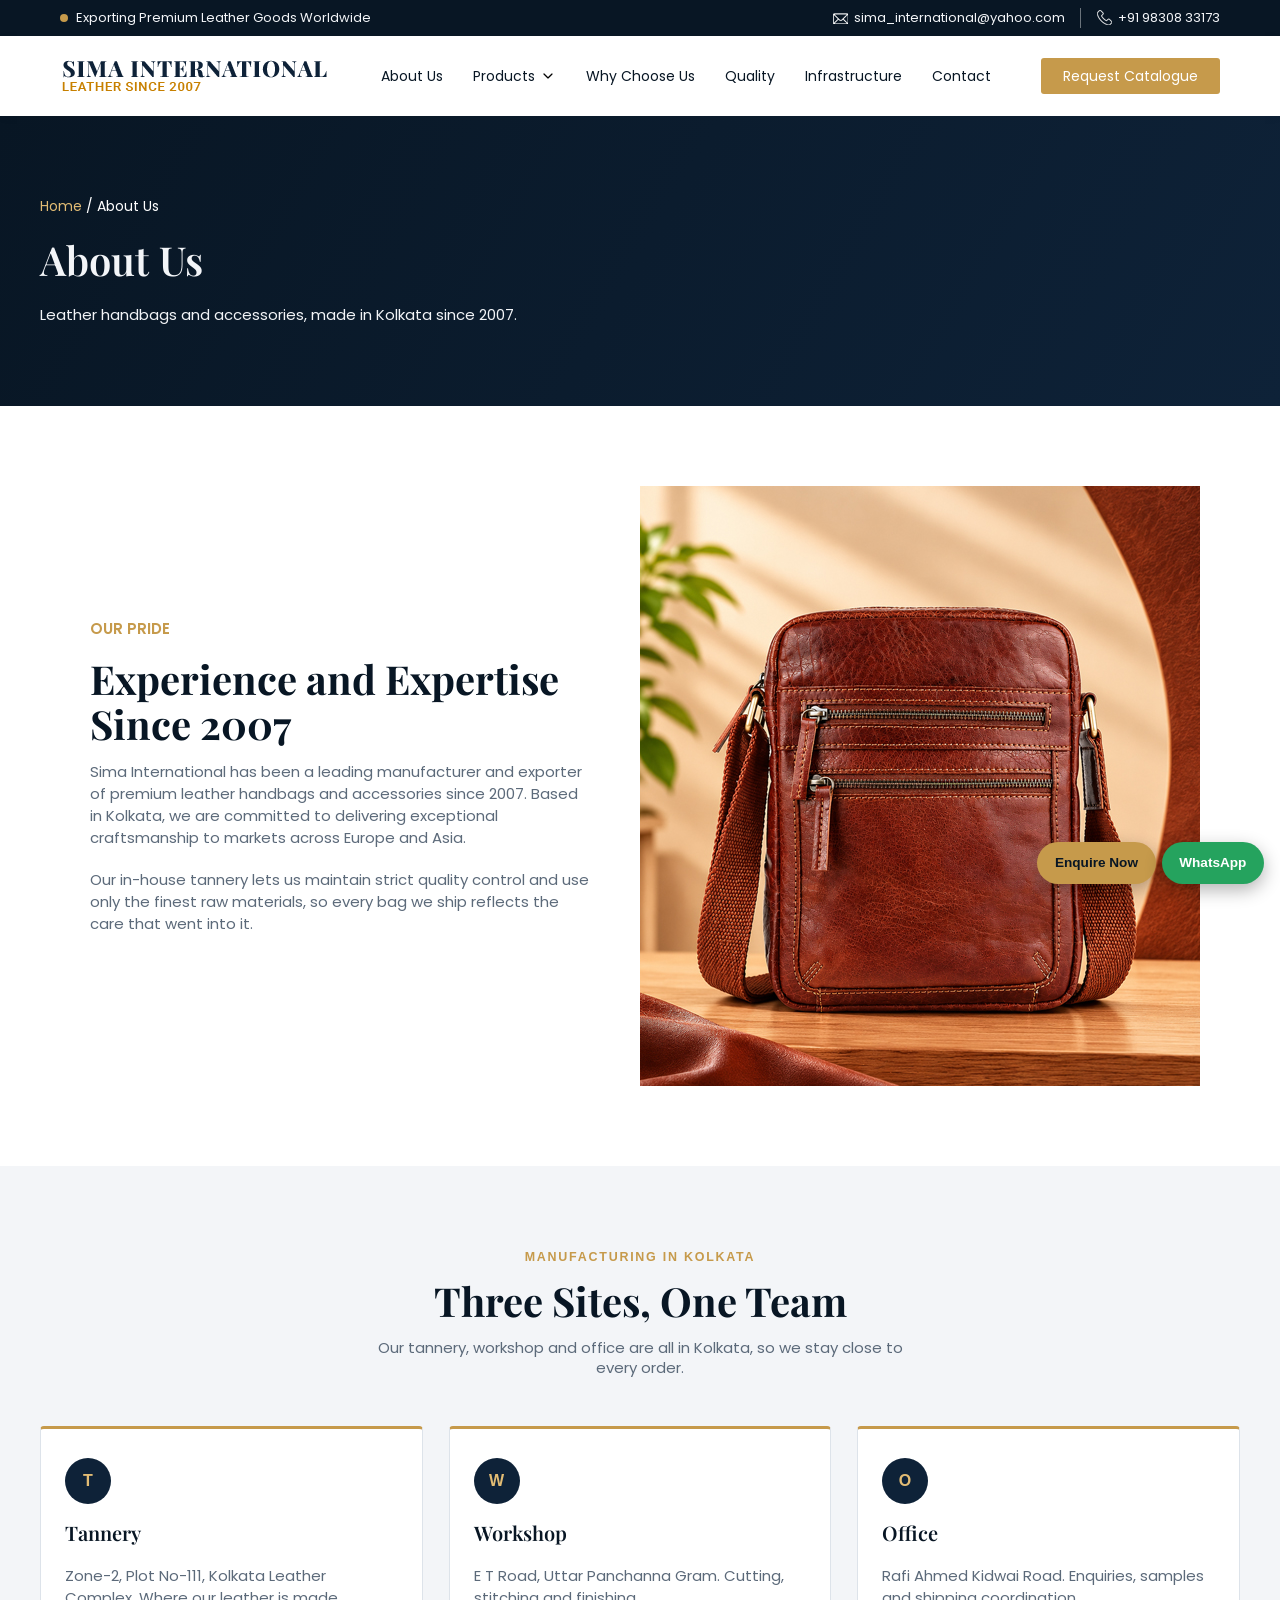
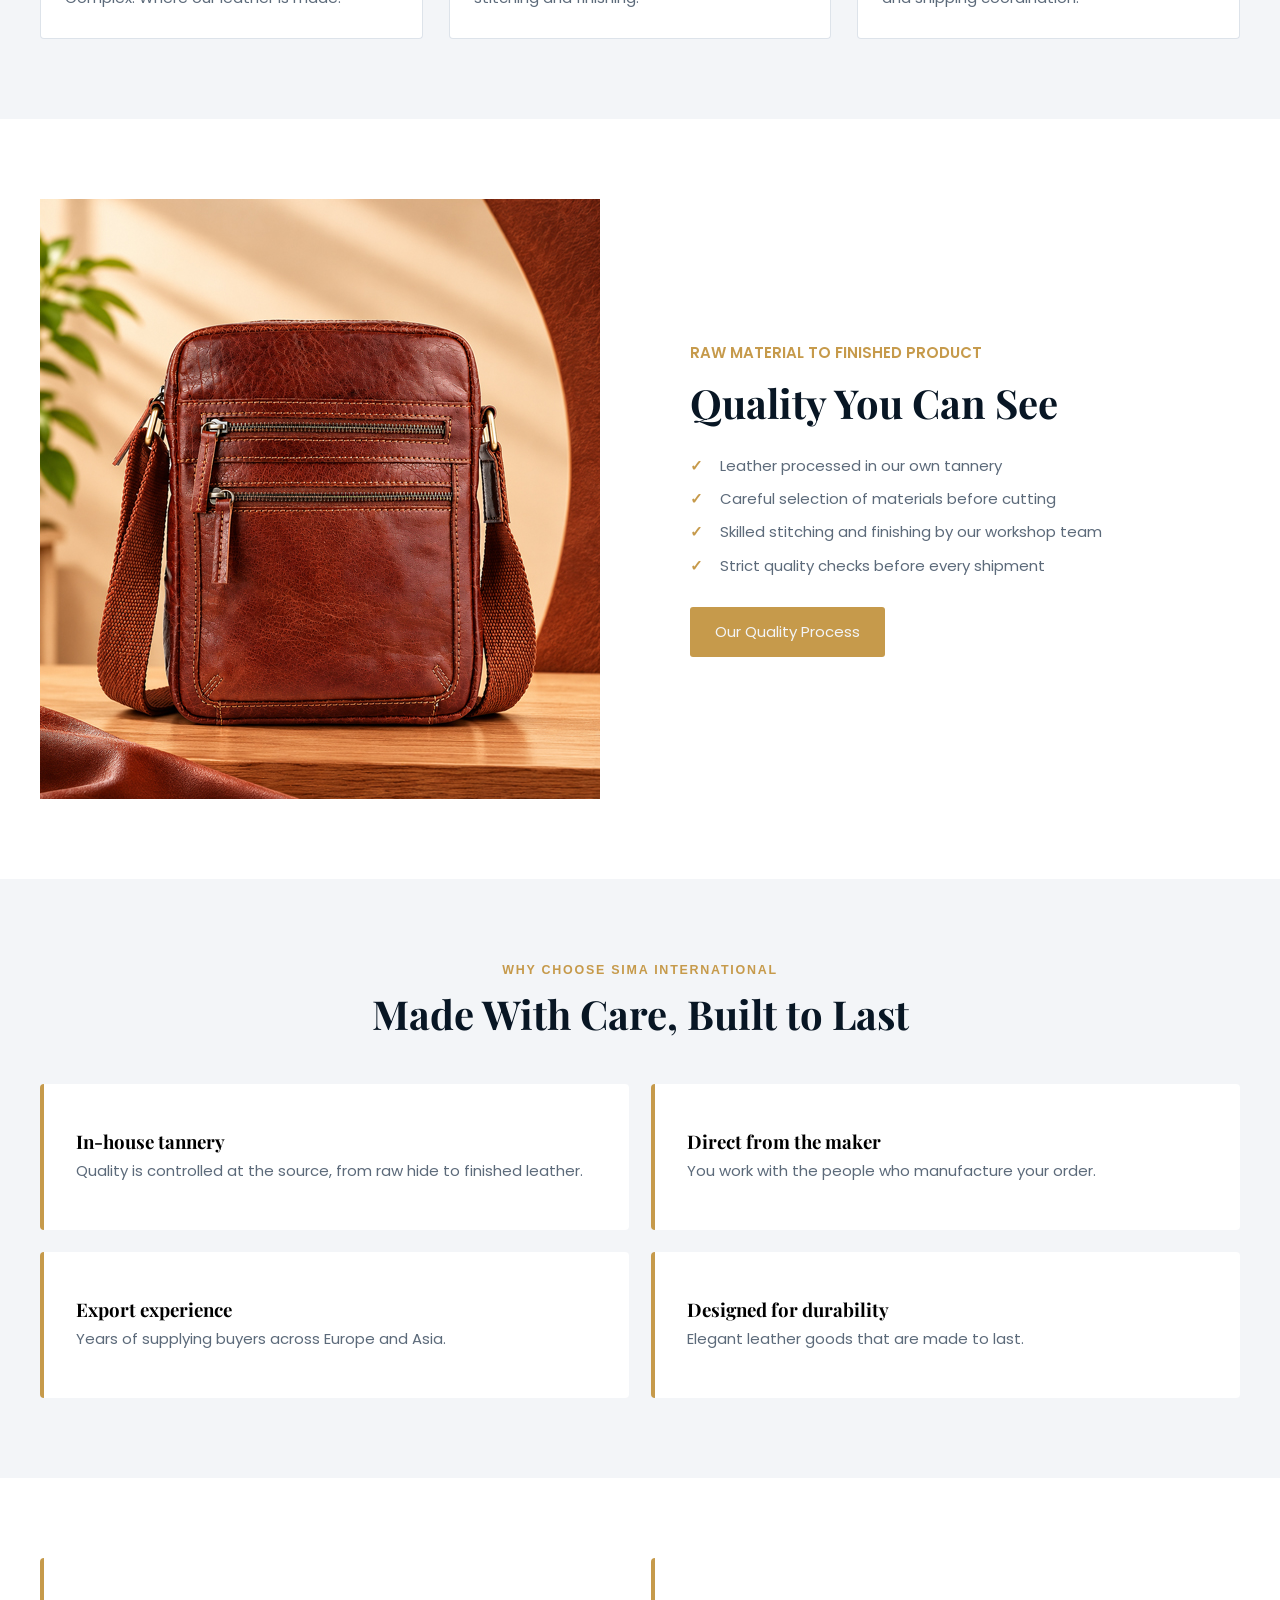
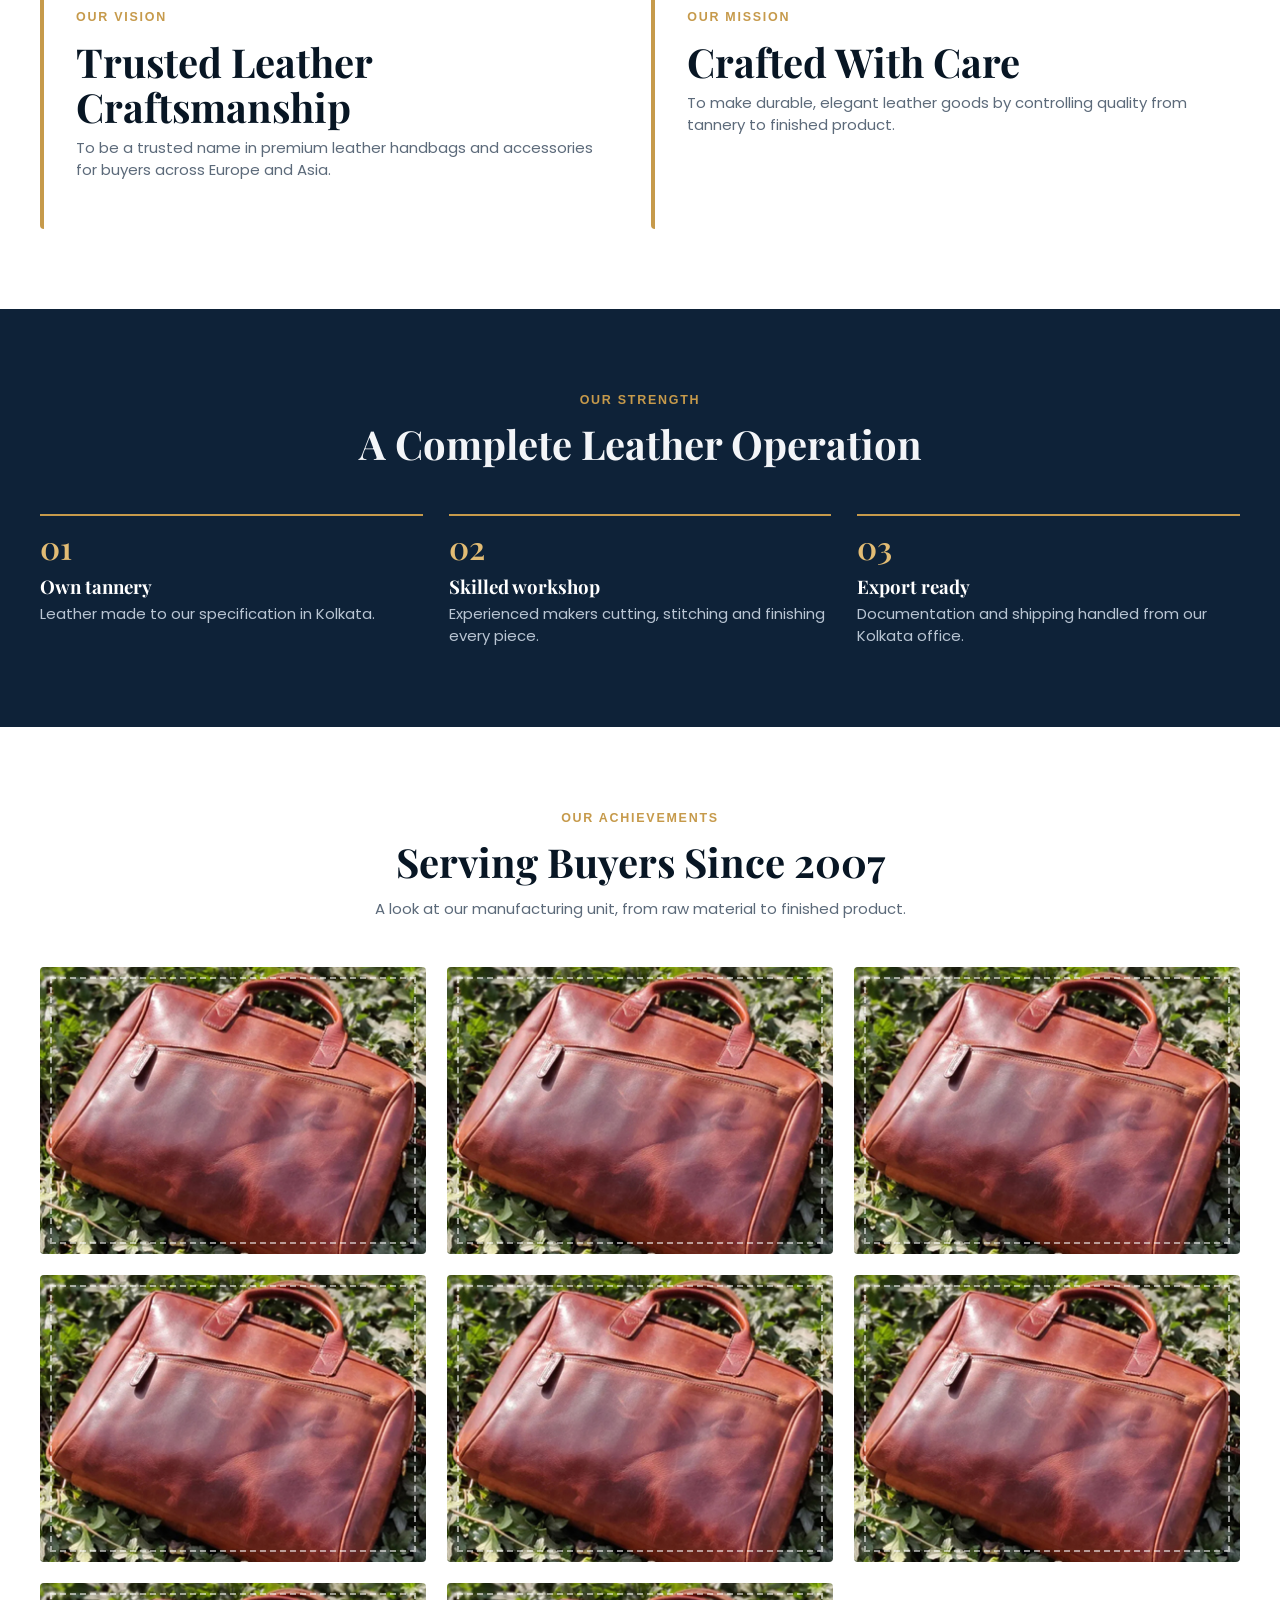
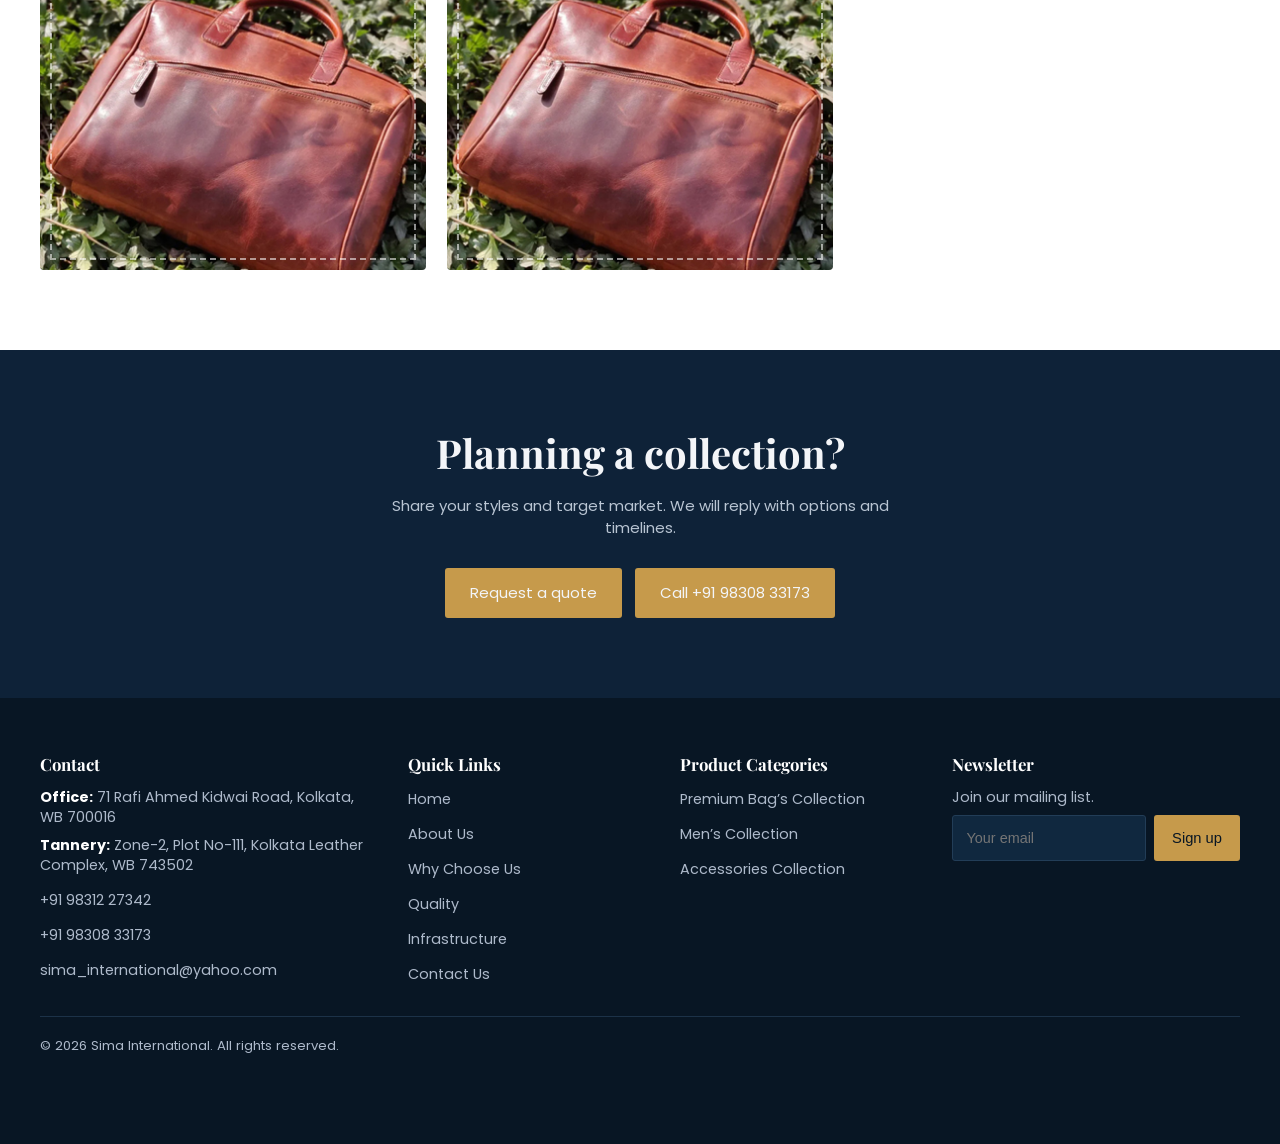
==== about-us.html @ 618034ad "First Upload" ====
<!DOCTYPE html>
<html lang="en">

<head>
  <title>About Us | Vivacity Hospital</title>
  <meta charset="utf-8" />
  <meta name="viewport" content="width=device-width, initial-scale=1" />
  <link rel="stylesheet" type="text/css" href="css/style.css" />
  <link rel="icon" type="image/png" sizes="32x32" href="images/header/favicon.png" />
  <link rel="stylesheet" href="https://cdn.jsdelivr.net/npm/swiper@11/swiper-bundle.min.css" />
  <link href="https://unpkg.com/aos@2.3.1/dist/aos.css" rel="stylesheet">
</head>

<body>

  <!----------------------header start-------------------------------->
  <header class="site-header">
    <div class="top-bar">
      <div class="header_wrapper">
        <div class="top-bar-content">
          <span class="top-bar-text">
            <span class="blinking-dot"></span>
            Exporting Premium Leather Goods Worldwide
          </span>
          <ul class="top-bar-contact">
            <li>
              <a href="mailto:sima_international@yahoo.com"><img class="icon" src="images/nav-mail.png"
                  alt="">sima_international@yahoo.com</a>
            </li>
            <li>
              <a href="tel:+919830833173"><img class="icon" src="images/nav-phone.png" alt="">+91 98308 33173</a>
            </li>
          </ul>
        </div>
      </div>
    </div>

    <div class="navbar-wrapper">
      <div class="header_wrapper">
        <div class="navbar">
          <a href="index.html" class="logo">
            <img src="images/logo.png" alt="Sima International" class="fluid-img">
          </a>

          <nav class="nav-menu" id="navMenu">
            <ul>
              <li><a href="about-us.html">About Us</a></li>
              <li class="has-dropdown">
                <a href="#" class="dropdown-trigger" aria-expanded="false">Products<img class="arrow-icon"
                    src="images/down-icon.png" alt=""></a>
                <ul class="drop-menu">
                  <li><a href="products-bags.html">Premium Bag Collection</a></li>
                  <li><a href="products-mens.html">Men's Collection</a></li>
                  <li><a href="products-accessories.html">Accessories Collection</a></li>
                </ul>
              </li>
              <li><a href="why-choose-us.html">Why Choose Us</a></li>
              <li><a href="quality.html">Quality</a></li>
              <li><a href="infrastructure.html">Infrastructure</a></li>
              <li><a href="contact.html">Contact</a></li>
              <li class="mobile-contact">
                <a href="mailto:sima_international@yahoo.com"><img class="icon" src="images/nav-mail-2.png"
                    alt="">sima_international@yahoo.com</a>
              </li>
              <li class="mobile-contact">
                <a href="tel:+919830833173"><img class="icon" src="images/nav-phone-2.png" alt="">+91 98308 33173</a>
              </li>
            </ul>
          </nav>
          <div class="header-cta">
            <a class="catalogue-btn" href="request-catalogue.html">Request Catalogue</a>
          </div>

          <button class="menu-toggle" id="menuToggle" aria-label="Toggle navigation" aria-expanded="false"
            aria-controls="navMenu">
            <img src="images/menu-toggle.png" alt="">
          </button>
        </div>
      </div>
    </div>
  </header>


  <main>
    <!-----------------inner banner start--------------------->
    <div class="pagehd">
      <div class="page_wrapper">
        <small><a href="index.html">Home</a> / About Us</small>
        <h1>About Us</h1>
        <p>Leather handbags and accessories, made in Kolkata since 2007.</p>
      </div>
    </div>
    <!-----------------inner banner end--------------------->

    <!-----------------pride start--------------------->
    <section class="about-page">
      <div class="page_wrapper">
        <div class="about-page-content">
          <div class="about-page-item about-page-text">
            <span class="subtitle">Our Pride</span>
            <h2>Experience and Expertise Since 2007</h2>
            <p>Sima International has been a leading manufacturer and exporter of premium leather handbags and
              accessories since 2007. Based in Kolkata, we are committed to delivering exceptional craftsmanship to
              markets across Europe and Asia.</p>
            <p>Our in-house tannery lets us maintain strict quality control and use only the finest raw materials, so
              every bag we ship reflects the care that went into it.</p>
          </div>

          <div class="about-page-item about-page-image">
            <img src="images/about-pic.jpg" alt="Sima International Leather Goods" class="fluid-img">
          </div>

        </div>
      </div>
    </section>
    <!-----------------pride  end--------------------->

    <!-----------------Three Sites start--------------------->

    <section class="why-choose three-sites">
      <div class="page_wrapper">
        <div class="hd">
          <span class="ey">Manufacturing in Kolkata</span>
          <h2>Three Sites, One Team</h2>
          <p class="lead">Our tannery, workshop and office are all in Kolkata, so we stay close to every order.</p>
        </div>
        <div class="g3">
          <div class="ico">
            <i>T</i>
            <h3>Tannery</h3>
            <p>Zone-2, Plot No-111, Kolkata Leather Complex. Where our leather is made.</p>
          </div>
          <div class="ico">
            <i>W</i>
            <h3>Workshop</h3>
            <p>E T Road, Uttar Panchanna Gram. Cutting, stitching and finishing.</p>
          </div>
          <div class="ico">
            <i>O</i>
            <h3>Office</h3>
            <p>Rafi Ahmed Kidwai Road. Enquiries, samples and shipping coordination.</p>
          </div>
        </div>
      </div>
    </section>

    <!-----------------Three Sites end--------------------->

    <!-----------------Quality You Can See start--------------------->
    <section class="about-page-quality">
      <div class="page_wrapper">
        <div class="about-page-quality-content">
          <div class="about-page-quality-item about-page-quality-image">
            <img src="images/about-pic.jpg" alt="Sima International Leather Goods" class="fluid-img">
          </div>
          <div class="about-page-quality-item about-page-quality-text">
            <span class="subtitle">Raw Material to Finished Product</span>
            <h2>Quality You Can See</h2>
            <ul class="chk">
              <li>Leather processed in our own tannery</li>
              <li>Careful selection of materials before cutting</li>
              <li>Skilled stitching and finishing by our workshop team</li>
              <li>Strict quality checks before every shipment</li>
            </ul>
            <a href="#" class="btn-know-more">Our Quality Process</a>
          </div>
        </div>
      </div>
    </section>

    <!-----------------Quality You Can See end-------------------->

    <!-----------------Made With Care start-------------------->
    <section class="made-with-care">
      <div class="page_wrapper">
        <div class="hd">
          <span class="ey">Why Choose Sima International</span>
          <h2>Made With Care, Built to Last</h2>
          <!-- <p class="lead">Quality-first manufacturing from Kolkata since 2007.</p> -->
        </div>
        <div class="mk">
          <div>
            <h3>In-house tannery</h3>
            <p> Quality is controlled at the source, from raw hide to finished leather.</p>
          </div>
          <div>
            <h3>Direct from the maker</h3>
            <p>You work with the people who manufacture your order.</p>
          </div>

          <div>
            <h3>Export experience</h3>
            <p>Years of supplying buyers across Europe and Asia.</p>
          </div>

          <div>
            <h3>Designed for durability</h3>
            <p>Elegant leather goods that are made to last.</p>
          </div>
        </div>
      </div>
    </section>
    <!-----------------Made With Care end-------------------->

    <!-----------------vision start-------------------->
    <!-- <section class="market made-with-care vision"> -->
    <section class="vision">
      <div class="page_wrapper">
        <div class="mk">
          <div>
            <span class="ey">Our Vision</span>
            <h2>Trusted Leather Craftsmanship</h2>
            <p>To be a trusted name in premium leather handbags and accessories for buyers across Europe and Asia.</p>
          </div>
          <div>
            <span class="ey">Our Mission</span>
            <h2>Crafted With Care</h2>
            <p>To make durable, elegant leather goods by controlling quality from tannery to finished product.</p>
          </div>

        </div>
      </div>
    </section>
    <!-----------------vision end-------------------->

    <!-----------------our strength start-------------------->
    <section class="dark">
      <div class="page_wrapper">
        <div class="hd">
          <span class="ey">Our Strength</span>
          <h2>A Complete Leather Operation</h2>
        </div>
        <ol class="steps">
          <li>
            <h3>Own tannery</h3>
            <p>Leather made to our specification in Kolkata.</p>
          </li>
          <li>
            <h3>Skilled workshop</h3>
            <p>
              Experienced makers cutting, stitching and finishing every piece.
            </p>
          </li>
          <li>
            <h3>Export ready</h3>
            <p>Documentation and shipping handled from our Kolkata office.</p>
          </li>
        </ol>
      </div>
    </section>
    <!-----------------our strength end-------------------->

    <!-----------------achievement start-------------------->
    <section class="achieve">
      <div class="page_wrapper">
        <div class="hd">
          <span class="ey">Our Achievements</span>
          <h2>Serving Buyers Since 2007</h2>
          <p>A look at our manufacturing unit, from raw material to finished product.</p>
        </div>
        <div class="g41">
          <a class="bat" href="#">
            <div class="tile"> <img src="images/achieve-pic.jpg" alt="item-1" class="fluid-img"></div>
          </a>
          <a class="bat" href="#">
            <div class="tile"><img src="images/achieve-pic.jpg" alt="item-2" class="fluid-img"></div>
          </a>
          <a class="bat" href="#">
            <div class="tile">
              <img src="images/achieve-pic.jpg" alt="item-3" class="fluid-img">
            </div>
          </a>
          <a class="bat" href="#contact">
            <div class="tile"><img src="images/achieve-pic.jpg" alt="item-4" class="fluid-img"></div>
          </a>
          <a class="bat" href="#contact">
            <div class="tile"><img src="images/achieve-pic.jpg" alt="item-5" class="fluid-img"></div>
          </a>
          <a class="bat" href="#">
            <div class="tile"><img src="images/achieve-pic.jpg" alt="item-6" class="fluid-img"></div>
          </a>
          <a class="bat" href="#contact">
            <div class="tile"><img src="images/achieve-pic.jpg" alt="item-7" class="fluid-img"></div>
          </a>
          <a class="bat" href="#contact">
            <div class="tile"><img src="images/achieve-pic.jpg" alt="item-8" class="fluid-img"></div>
          </a>
        </div>

      </div>
    </section>
    <!-----------------achievement end-------------------->

    <!-----------------planning a collection start-------------------->
    <section class="dark">
      <div class="w" style="text-align: center">
        <h2>Planning a collection?</h2>
        <p class="lead" style="margin-inline: auto">
          Share your styles and target market. We will reply with options and
          timelines.
        </p>
        <div class="cta" style="justify-content: center; margin-top: 1.8rem">
          <a class="btn-know-more" href="#">Request a quote</a><a class="btn-know-more o" href="tel:+919830833173">Call
            +91
            98308 33173</a>
        </div>
      </div>
    </section>
    <!-----------------planning a collection end-------------------->
  </main>
  <!------------footer start--------------->
  <footer>
    <div class="page_wrapper w">
      <div>
        <h3>Contact</h3>
        <p>
          <b style="color: #fff">Office:</b> 71 Rafi Ahmed Kidwai Road,
          Kolkata, WB 700016
        </p>
        <p style="margin-top: 0.5rem">
          <b style="color: #fff">Tannery:</b> Zone-2, Plot No-111, Kolkata
          Leather Complex, WB 743502
        </p>
        <a href="tel:+919831227342">+91 98312 27342</a><a href="tel:+919830833173">+91 98308 33173</a><a
          href="mailto:sima_international@yahoo.com">sima_international@yahoo.com</a>
      </div>
      <div>
        <h3>Quick Links</h3>
        <a href="index.html">Home</a><a href="about-us.html">About Us</a><a href="why-choose-us.html">Why Choose
          Us</a><a href="quality.html">Quality</a><a href="infrastructure.html">Infrastructure</a><a
          href="contact.html">Contact
          Us</a>
      </div>
      <div>
        <h3>Product Categories</h3>
        <a href="products-bags.html">Premium Bag’s Collection</a><a href="products-mens.html">Men’s Collection</a><a
          href="products-accessories.html">Accessories Collection</a>
      </div>
      <div>
        <h3>Newsletter</h3>
        <p>Join our mailing list.</p>
        <form class="nl" onsubmit="
              event.preventDefault();
              this.querySelector('button').textContent = 'Thanks';
            ">
          <input type="email" aria-label="Email" placeholder="Your email" required /><button class="btn"
            type="submit">Sign up</button>
        </form>
      </div>
      <p class="legal">© 2026 Sima International. All rights reserved.</p>
    </div>
  </footer>
  <div class="q">
    <a href="#">Enquire Now</a><a href="https://wa.me/919830833173">WhatsApp</a>
  </div>
  <!------------footer end---------------->

  <!--------------------------->
  <script src="https://cdn.jsdelivr.net/npm/swiper@11/swiper-bundle.min.js"></script>
  <script src="js/script.js"></script>

  <script src="https://unpkg.com/aos@2.3.1/dist/aos.js"></script>
  <script>
    AOS.init();
  </script>
</body>

</html>
---- css/style.css ----
@import url('https://fonts.googleapis.com/css2?family=Inter:ital,opsz,wght@0,14..32,100..900;1,14..32,100..900&family=Playfair+Display:ital,wght@0,400..900;1,400..900&display=swap');
@import url('https://fonts.googleapis.com/css2?family=Inter:ital,opsz,wght@0,14..32,100..900;1,14..32,100..900&family=Playfair+Display:ital,wght@0,400..900;1,400..900&family=Poppins:ital,wght@0,100;0,200;0,300;0,400;0,500;0,600;0,700;0,800;0,900;1,100;1,200;1,300;1,400;1,500;1,600;1,700;1,800;1,900&display=swap');

/* font-family: "Inter", sans-serif;
 font-family: "Playfair Display", serif; 
 font-family: "Poppins", sans-serif;*/

* {
  margin: 0;
  padding: 0;
  box-sizing: border-box;
}


:root {
  --navy: #0e2238;
  --deep: #081624;
  --gold: #c69a4b;
  --gold2: #e2bc74;
  --tan1: #d2ae78;
  --tan2: #8a5a2e;
  --bg: #f3f5f8;
  --ink: #14202e;
  --mute: #5c6a7a;
  --line: #dde3ea;
  --footer-a: #aebacb;
  /* --font-body: "Inter", sans-serif; */
  --font-body: "Poppins", sans-serif;
  --font-heading: "Playfair Display", Georgia, serif;
}

html {
  scroll-behavior: smooth;
}

body {
  font-size: 16px;
  line-height: 20px;
  font-weight: 400;
  font-family: "Quicksand", sans-serif;
  color: var(--black);
}

a {
  text-decoration: none;
}

ul {
  list-style-type: none;
  margin: 0;
  padding: 0;
}

.fluid-img {
  display: block;
  max-width: 100%;
  height: auto;
}

.page_wrapper {
  width: 1200px;
  max-width: 96%;
  margin: auto;
  /* background: red; */
}

/* ----------------HEADER START-------------------- */
.site-header,
.site-header * {
  box-sizing: border-box;
}

.header_wrapper {
  width: 100%;
  max-width: 1200px;
  margin: 0 auto;
  padding: 0 20px;
}

.site-header {
  position: relative;
  z-index: 1000;
}

.top-bar {
  background: var(--deep);
  padding: 8px 0;
}

.top-bar-content {
  display: flex;
  justify-content: space-between;
  align-items: center;
  gap: 10px 20px;
  flex-wrap: wrap;
}

.top-bar-text {
  display: inline-flex;
  align-items: center;
  gap: 8px;
  font-family: var(--font-body);
  font-size: 13px;
  line-height: 20px;
  color: var(--bg);
}

.blinking-dot {
  width: 8px;
  height: 8px;
  background-color: var(--gold);
  border-radius: 50%;
  display: inline-block;
  flex-shrink: 0;
  animation: blink 1.5s infinite ease-in-out;
}

@keyframes blink {

  0%,
  100% {
    opacity: 1;
    transform: scale(1);
    box-shadow: 0 0 6px var(--gold);
  }

  50% {
    opacity: .3;
    transform: scale(.85);
    box-shadow: 0 0 0 var(--gold);
  }
}

.top-bar-contact {
  display: flex;
  align-items: center;
  flex-wrap: wrap;
}

.top-bar-contact li {
  display: flex;
  align-items: center;
}

.top-bar-contact li+li {
  border-left: 1px solid rgba(255, 255, 255, .4);
  padding-left: 15px;
  margin-left: 15px;
}

.top-bar-contact li a {
  display: flex;
  align-items: center;
  gap: 6px;
  font-family: var(--font-body);
  font-size: 13px;
  color: var(--bg);
  text-decoration: none;
  transition: opacity .2s ease;
}

.top-bar-contact li a:hover {
  opacity: .8;
}

.navbar-wrapper {
  position: relative;
  background: #fff;
  border-bottom: 1px solid var(--border-light);
  box-shadow: 0 2px 10px rgba(0, 0, 0, .03);
}

.navbar {
  display: flex;
  align-items: center;
  justify-content: space-between;
  gap: 20px;
  height: 80px;
}

.nav-menu>ul {
  display: flex;
  align-items: center;
  gap: 30px;
}

.nav-menu a {
  display: flex;
  align-items: center;
  gap: 5px;
  font-family: var(--font-body);
  font-size: 14px;
  line-height: 20px;
  color: var(--deep);
  text-decoration: none;
  white-space: nowrap;
  transition: color .2s ease;
}

.nav-menu a:hover {
  color: var(--gold);
}

.arrow-icon {
  transition: transform .2s ease;
}

.mobile-contact {
  display: none;
}

.has-dropdown {
  position: relative;
}

.drop-menu {
  position: absolute;
  top: 100%;
  left: 0;
  min-width: 220px;
  background: #fff;
  box-shadow: 0 10px 25px rgba(0, 0, 0, .1);
  border-radius: 6px;
  padding: 10px 0;
  opacity: 0;
  visibility: hidden;
  transform: translateY(10px);
  transition: all .3s ease;
  z-index: 100;
}

.has-dropdown:hover .drop-menu,
.has-dropdown:focus-within .drop-menu {
  opacity: 1;
  visibility: visible;
  transform: translateY(0);
}

.has-dropdown:hover .arrow-icon,
.has-dropdown:focus-within .arrow-icon {
  transform: rotate(180deg);
}

.drop-menu li a {
  display: block;
  padding: 10px 20px;
}

.drop-menu li a:hover {
  background: #f9fafb;
  color: var(--gold);
}

.header-cta {
  flex-shrink: 0;
}

.catalogue-btn {
  display: inline-block;
  background: var(--gold);
  color: #fff !important;
  font-family: var(--font-body);
  font-size: 14px;
  padding: 8px 22px;
  border-radius: 3px;
  text-decoration: none;
  white-space: nowrap;
  transition: opacity .2s ease, transform .2s ease;
}

.catalogue-btn:hover {
  opacity: .9;
  transform: translateY(-1px);
  background: var(--deep);
  color: var(--bg);
}

.menu-toggle {
  display: none;
  align-items: center;
  justify-content: center;
  flex-shrink: 0;
  width: 36px;
  height: 36px;
  padding: 6px;
  background: transparent;
  border: 0;
  cursor: pointer;
}

.menu-toggle img {
  width: 100%;
  height: 100%;
  object-fit: contain;
  display: block;
}

@media (max-width: 1199px) {
  .nav-menu>ul {
    gap: 20px;
  }

  .navbar {
    gap: 14px;
  }
}

@media (max-width: 991px) {

  .top-bar-contact {
    display: none;
  }

  .top-bar-content {
    justify-content: center;
    text-align: center;
  }

  .header-cta {
    margin-left: auto;
  }

  .navbar {
    gap: 10px;
  }

  .menu-toggle {
    display: flex;
  }

  .nav-menu {
    position: absolute;
    top: 100%;
    left: 0;
    width: 100%;
    max-height: calc(100vh - 140px);
    overflow-y: auto;
    background: #fff;
    border-top: 1px solid var(--border-light);
    box-shadow: 0 10px 20px rgba(0, 0, 0, .08);
    padding: 10px 20px 20px;
    display: none;
    z-index: 99;
  }

  .nav-menu.active {
    display: block;
  }

  .nav-menu>ul {
    flex-direction: column;
    align-items: stretch;
    gap: 0;
  }

  .nav-menu>ul>li {
    width: 100%;
    border-bottom: 1px solid #f3f4f6;
  }

  .nav-menu a {
    padding: 14px 0;
    width: 100%;
    justify-content: space-between;
    white-space: normal;
  }

  .mobile-contact {
    display: block;
  }

  .nav-menu .mobile-contact a {
    justify-content: flex-start;
    gap: 10px;
    word-break: break-all;
  }

  .nav-menu .mobile-contact:last-child {
    border-bottom: 0;
  }

  .drop-menu {
    position: static;
    min-width: 0;
    box-shadow: none;
    border-radius: 0;
    background: #fafafa;
    padding: 0 0 6px 15px;
    opacity: 1;
    visibility: visible;
    transform: none;
    display: none;
    transition: none;
  }

  .has-dropdown:hover .drop-menu,
  .has-dropdown:focus-within .drop-menu {
    display: none;
  }

  .has-dropdown:hover .arrow-icon,
  .has-dropdown:focus-within .arrow-icon {
    transform: none;
  }

  .has-dropdown.active .drop-menu {
    display: block;
  }

  .has-dropdown.active .arrow-icon {
    transform: rotate(180deg);
  }

  .drop-menu li a {
    padding: 11px 0;
  }

  .drop-menu li a:hover {
    background: transparent;
  }
}

@media (max-width: 576px) {
  .header_wrapper {
    padding: 0 16px;
  }

  .nav-menu {
    padding: 10px 16px 20px;
    max-height: calc(100vh - 150px);
  }

  .top-bar-text {
    font-size: 11px;
  }

  .navbar {
    height: 65px;
    gap: 8px;
  }

  .catalogue-btn {
    font-size: 12px;
    padding: 7px 12px;
  }
}

@media (max-width: 380px) {
  .catalogue-btn {
    font-size: 11px;
    padding: 6px 10px;
  }
}

/* ----------------HEADER END-------------------- */

/* ----------------BANNER START-------------------- */

.swiper {
  width: 100%;
  height: 100%;
}

.swiper-slide {
  text-align: center;
  font-size: 18px;
  background: #444;
  display: flex;
  justify-content: center;
  align-items: center;
}

.swiper-slide img {
  display: block;
  width: 100%;
  height: 100%;
  object-fit: cover;
}

.banner {
  position: relative;
}

.banner-text {
  position: absolute;
  top: 50%;
  left: 50%;
  transform: translate(-50%, -50%);
  width: 48%;
}

.banner-text h5 {
  font-family: var(--font-body);
  font-size: 18px;
  line-height: 22px;
  font-weight: 400;
  color: var(--bg);
}

.banner-text h1 {
  font-family: var(--font-heading);
  font-size: 60px;
  line-height: 70px;
  font-weight: 600;
  color: var(--bg);
}

.banner-text p {
  font-family: var(--font-body);
  font-size: 18px;
  line-height: 22px;
  font-weight: 400;
  color: var(--bg);
  margin: 20px 0;
}

.banner-btn {
  font-family: var(--font-body);
  font-size: 16px;
  line-height: 22px;
  font-weight: 400;
  color: var(--bg);
  border-radius: 3px;
  background: var(--gold);
  padding: 15px 25px;
  transition: 0.4s;
}

.banner-btn:hover {
  background: var(--deep);
  color: var(--bg);
}

.banner-btn-group {
  display: flex;
  align-items: center;
  justify-content: center;
}

.banner-btn-area {
  display: flex;
  gap: 20px;
}

@media (max-width: 1470px) {
  .banner-text {
    width: 100%;
    padding: 0 10px;
  }
}

@media (max-width: 990px) {
  .banner-slide img {
    height: 350px !important;
  }

  .banner-text h1 {
    font-size: 25px;
    line-height: 30px;
  }

  .banner-text h5 {
    font-size: 15px;
    line-height: 22px;
  }

  .banner-text p {
    font-size: 15px;
    line-height: 22px;
  }

  .banner-btn {
    font-size: 13px;
    line-height: 22px;
    padding: 6px 14px;
  }

}

/* ----------------BANNER END-------------------- */

/* -----------------feature start------------------- */

.feature {
  position: relative;
  top: -100px;
  z-index: 9999;
}

.feature-content {
  display: flex;
  flex-wrap: wrap;
  gap: 20px;
}

.feature-item {
  flex: 1 1 calc(25% - 15px);
  min-width: 0;
  box-sizing: border-box;
  padding: 10px 20px;
  text-align: center;
  background: rgba(255, 255, 255, 0.15);
  backdrop-filter: blur(6px);
  -webkit-backdrop-filter: blur(6px);
  /* border: 1px solid rgba(255, 255, 255, 0.3);  */
  border: 1px solid var(--gold);
  box-shadow: 0 8px 32px 0 rgba(0, 0, 0, 0.05);
  border-radius: 16px;
  box-shadow: rgba(99, 99, 99, 0.2) 0px 2px 8px 0px;
}

.feature-item h3 {
  font-family: var(--font-heading);
  font-size: 22px;
  line-height: 28px;
  font-weight: 500;
  color: var(--gold);
  margin: 20px 0 10px;
  /* text-shadow: 0 2px 4px rgba(0, 0, 0, 0.3); */
  text-shadow: 0 2px 4px rgba(255, 255, 255, 0.3);
}

.feature-item p {
  font-family: var(--font-body);
  font-size: 15px;
  line-height: 24px;
  font-weight: 500;
  color: var(--para);
  margin: 0px 0px 20px;
}

@media (max-width: 991px) {
  .feature-item {
    flex: 0 0 calc(50% - 10px);
  }

}

@media (max-width:768px) {
  .feature {
    padding: 60px 0 0;
  }

  .feature-content {
    gap: 12px;
  }

  .feature-item {
    flex: 0 0 calc(50% - 6px);
    padding: 10px 10px;
  }

  .feature-item h3 {
    font-size: 18px;
    margin-bottom: 25px;
  }
}

/* -----------------feature end------------------- */

/* -----------------about start------------------- */

.about {
  margin-bottom: 80px;
}

.about-content {
  display: flex;
  flex-wrap: wrap;
  align-items: stretch;
}

.about-item {
  width: 50%;
  box-sizing: border-box;
}

.about-text {
  padding: 50px;
  display: flex;
  flex-direction: column;
  justify-content: center;
  align-items: flex-start;
}

.about-text .subtitle {
  font-size: 15px;
  line-height: 24px;
  font-weight: 600;
  font-family: var(--font-body);
  color: var(--gold);
  text-transform: uppercase;
}

.about-text h2 {
  font-size: 40px;
  line-height: 45px;
  font-weight: 700;
  font-family: var(--font-heading);
  color: var(--deep);
  margin: 15px 0;
}

.about-text p {
  font-family: var(--font-body);
  font-size: 15px;
  line-height: 22px;
  font-weight: 400;
  color: var(--mute);
  margin: 0 0 20px 0;
}


.btn-know-more {
  font-family: var(--font-body);
  font-size: 15px;
  line-height: 22px;
  font-weight: 400;
  color: var(--bg);
  border-radius: 3px;
  background: var(--gold);
  padding: 14px 25px;
  transition: 0.4s;
}

.btn-know-more:hover {
  background: var(--deep);
  color: var(--bg);
}


@media (max-width: 768px) {
  .about-item {
    width: 100%;
  }

  .about-text {
    padding: 60px 10px 10px;
  }

  .about-text h2 {
    font-size: 26px;
    line-height: 30px;
  }

  .about {
    margin-bottom: 60px;
  }

  .btn-know-more {
    font-size: 13px;
    line-height: 22px;
    padding: 6px 15px;
  }

}

/* -----------------about end------------------- */

/* -----------------Manufacturing in Kolkata start------------------- */

.mfg {
  padding: 0;
  display: grid;
  grid-template-columns: 1fr 1fr;
  background: #edf0f5;
}

.mfg-t {
  padding: clamp(2.5rem, 6vw, 5rem) clamp(0.5rem, 5vw, 4.5rem);
  text-align: left;
}

.mfg-e {
  text-align: center;
  text-transform: uppercase;
  letter-spacing: 0.06em;
  font-size: 18px !important;
  line-height: 22px;
  font-weight: 300;
  color: var(--ink);
}

.mfg h2 {
  text-align: center;
  text-transform: uppercase;
  font-family: var(--f);
  font-weight: 700;
  font-size: clamp(1.7rem, 3vw, 2.5rem);
  line-height: 1.1;
  letter-spacing: 0;
  margin-top: 0.3rem;
  color: var(--ink);
}

.mfg-t p {
  margin-bottom: 1rem;
  font-family: var(--font-body);
  font-size: 15px;
  line-height: 22px;
  font-weight: 400;
  color: var(--ink);
}

.mfg-t ul {
  margin: 0 0 1rem 1.6rem;
  list-style-type: disc;
}

.mfg-t li {
  margin: 0.2rem 0;
  font-family: var(--font-body);
  font-size: 15px;
  line-height: 22px;
  font-weight: 400;
  color: var(--ink);
}

.mfg .tile {
  min-height: 420px;
  border-radius: 0;
}

.mfg .tile::after {
  display: none;
}

.bars {
  display: flex;
  justify-content: center;
  gap: 6px;
  margin: 1.4rem 0 2rem;
}

.bars i {
  height: 5px;
  width: 26px;
  background: var(--gold);
}

.bars i+i {
  width: 125px;
  background: var(--navy);
}

@media (max-width: 900px) {
  .mfg {
    grid-template-columns: 1fr;
  }
}

/* -----------------Manufacturing in Kolkata end------------------- */

/* -----------------products start------------------- */
.g4 {
  display: grid;
  grid-template-columns: repeat(4, 1fr);
  gap: 1.3rem;
}

.product {
  padding: 80px 0;
}


.hd {
  text-align: center;
  margin-bottom: 3rem;
}

.hd h2 {
  font-size: 40px;
  line-height: 45px;
  font-weight: 700;
  font-family: var(--font-heading);
  color: var(--deep);
}

.hd p {
  font-size: 15px;
  line-height: 20px;
  font-weight: 400;
  font-family: var(--font-body);
  color: var(--mute);
  margin: 15px 0 0 0;
}

.hd .lead {
  margin-inline: auto;
}

.ey {
  display: inline-block;
  font-size: 0.78rem;
  font-weight: 600;
  letter-spacing: 0.14em;
  text-transform: uppercase;
  color: var(--gold);
  margin-bottom: 0.7rem;
}

.alt {
  background: var(--bg) !important;
}

.tile {
  background: linear-gradient(150deg, var(--tan1), var(--tan2)) center/cover;
  position: relative;
  display: grid;
  place-items: center;
  color: rgba(255, 255, 255, 0.55);
}

.tile svg {
  width: 42%;
  opacity: 0.7;
}

.tile::after {
  content: "";
  position: absolute;
  inset: 10px;
  border: 2px dashed rgba(255, 255, 255, 0.55);
}

.cat {
  display: block;
  text-decoration: none;
  position: relative;
  overflow: hidden;
  border-radius: 4px;
}

.cat .tile {
  aspect-ratio: 3/3.6;
}

.cat span {
  position: absolute;
  left: 0;
  right: 0;
  bottom: 0;
  padding: 2.2rem 1.2rem 1.1rem;
  background: linear-gradient(transparent, rgba(8, 22, 36, 0.88));
  color: #fff;
  font-family: var(--font-heading);
  font-size: 1.2rem;
  font-weight: 600;
  z-index: 2;
}

.cat:hover .tile {
  filter: brightness(1.08);
}

.view-all-btn {
  font-family: var(--font-body);
  font-size: 15px;
  line-height: 22px;
  font-weight: 400;
  color: var(--bg);
  border-radius: 3px;
  background: var(--gold);
  padding: 14px 25px;
  transition: 0.4s;
  display: table;
  margin: 60px auto;
}

.view-all-btn:hover {
  background: var(--deep);
  color: var(--bg);
}

@media (max-width: 900px) {
  .g4 {
    grid-template-columns: 1fr 1fr;
  }

  .hd h2 {
    font-size: 26px;
    line-height: 30px;
  }

  .product {
    padding: 60px 5px 20px;
  }

  .view-all-btn {
    font-size: 13px;
    line-height: 22px;
    padding: 6px 20px;
  }
}

/* -----------------products end------------------- */

/* -----------------Why buyers choose us start------------------- */
.lead {
  color: var(--mute);
  max-width: 60ch;
  margin-top: 20px;
  font-family: var(--font-body);
  font-size: 15px;
  line-height: 22px;
  font-weight: 400;
}

.why-choose {
  margin: 80px 0;
}

.g3 {
  display: grid;
  grid-template-columns: repeat(3, 1fr);
  gap: 1.6rem;
}


.ico {
  background: #fff;
  border: 1px solid var(--line);
  border-radius: 4px;
  padding: 1.8rem 1.5rem;
  border-top: 3px solid var(--gold);
}

.ico h3 {
  font-size: 20px;
  line-height: 25px;
  font-weight: 600;
  font-family: var(--font-heading);
  color: var(--deep);
}

.ico i {
  display: grid;
  place-items: center;
  width: 46px;
  height: 46px;
  background: var(--navy);
  color: var(--gold2);
  border-radius: 50%;
  font-style: normal;
  font-weight: 700;
  margin-bottom: 1rem;
}

.ico p {
  font-family: var(--font-body);
  font-size: 15px;
  line-height: 22px;
  font-weight: 400;
  color: var(--mute);
  margin: 20px 0px 0px 0px;
}

@media (max-width: 900px) {
  .g3 {
    grid-template-columns: 1fr;
    padding: 0px 5px;
  }

  .why-choose {
    margin: 60px 0;
  }
}

/* -----------------Why buyers choose us end------------------- */

/* -----------------our factory start------------------- */
.dark {
  background: var(--navy);
  color: #fff;
  padding: 80px 0;
}

.dark h2 {
  font-size: 40px;
  line-height: 45px;
  font-weight: 700;
  font-family: var(--font-heading);
  color: var(--bg);
}

.dark p {
  font-family: var(--font-body);
  font-size: 15px;
  line-height: 22px;
  font-weight: 400;
  color: var(--mute);
  margin: 20px 0px 0px 0px;
}

.infra-btn {
  font-family: var(--font-body);
  font-size: 15px;
  line-height: 22px;
  font-weight: 400;
  color: var(--deep);
  border-radius: 3px;
  background: var(--gold);
  padding: 14px 25px;
  transition: 0.4s;
  margin-top: 30px;
  float: left;
}

.dark .lead {
  color: #b9c5d3;
}

.split {
  display: grid;
  grid-template-columns: 1fr 1fr;
  gap: 4rem;
  align-items: center;
}

.split .tile {
  aspect-ratio: 4/3.4;
  border-radius: 4px;
}

.cta {
  display: flex;
  gap: 0.8rem;
  flex-wrap: wrap;
}

.vid {
  position: relative;
  display: block;
  border-radius: 4px;
  overflow: hidden;
}

.vid .tile {
  aspect-ratio: 16/10;
}

.vid b {
  position: absolute;
  inset: 0;
  margin: auto;
  width: 78px;
  height: 78px;
  border-radius: 50%;
  background: var(--gold);
  color: var(--deep);
  display: grid;
  place-items: center;
  font-size: 1.6rem;
  z-index: 2;
  transition: 0.2s;
}

.vid:hover b {
  transform: scale(1.1);
}


@media (max-width: 900px) {
  .split {
    grid-template-columns: 1fr;
  }

  .dark h2 {
    font-size: 26px;
    line-height: 30px;
  }

  .infra-btn {
    font-size: 13px;
    line-height: 22px;
    padding: 6px 20px;
  }

  .dark {
    padding: 60px 5px;
  }
}

/* -----------------our factory end------------------- */

/* -----------------market start------------------- */
.market {
  margin: 80px 0;
}

.mk {
  display: grid;
  grid-template-columns: 1fr 1fr;
  gap: 1.4rem;
}

.mk div {
  background: #fff;
  border-radius: 4px;
  padding: 3rem 2rem;
  border-left: 4px solid var(--gold);
}

.mk p {
  color: var(--mute);
  margin-top: 0.5rem;
  font-family: var(--font-body);
  font-size: 15px;
  line-height: 22px;
}

.mk h3 {
  font-family: var(--font-heading);
}

.mk h2 {
  font-family: var(--font-heading);
  font-size: 40px;
  line-height: 45px;
  font-weight: 700;
  color: var(--deep);
}

@media (max-width: 900px) {
  .mk {
    grid-template-columns: 1fr;
  }

  .market {
    margin: 60px 0;
  }

  .mk h2 {
    font-size: 26px;
    line-height: 30px;
  }

}

/* -----------------market end------------------- */

/* -----------------Excellence Recognize start------------------- */
.certs {
  background: #dce3ee;
  text-align: center;
  padding: 80px 0;
}

.certs h2 {
  margin-bottom: 30px;
  font-size: 40px;
  line-height: 45px;
  font-weight: 700;
  font-family: var(--font-heading);
  color: var(--navy);
}

.cg {
  display: grid;
  grid-template-columns: repeat(4, 1fr);
  gap: 1.6rem;
}

.cg figure {
  margin: 0;
}

.cg figcaption {
  margin-top: 0.9rem;
  font-size: 0.95rem;
  color: var(--ink);
}

.cc {
  background: #fff;
  border-radius: 14px;
  box-shadow: 0 6px 18px rgba(14, 34, 56, 0.1);
  min-height: 168px;
  display: flex;
  flex-direction: column;
  align-items: center;
  justify-content: center;
  gap: 0.5rem;
  padding: 1.4rem;
}

.cc b {
  font-family: var(--font-heading);
  font-size: 1.7rem;
  color: var(--navy);
}

.cc small {
  color: var(--mute);
  font-size: 14px;
  line-height: 18px;
  font-family: var(--font-body);
  margin-top: 15px;
}

@media (max-width: 900px) {
  .cg {
    grid-template-columns: 1fr 1fr;
  }

  .certs {
    padding: 60px 0;
  }

  .certs h2 {
    margin-bottom: 20px;
    font-size: 26px;
    line-height: 30px;
  }

  .cc b {
    font-size: 1.4rem;
  }
}

@media (max-width: 480px) {
  .cg {
    grid-template-columns: 1fr;
  }
}

/* ----------------Excellence Recognize end------------------ */

/* ----------------faq start----------------- */

.faq {
  margin: 80px 0;
}

.faq .fq {
  max-width: 860px;
  margin: 0 auto;
  display: grid;
  gap: 0.8rem;
}

.faq details {
  background: #fff;
  border: 1px solid var(--line);
  border-left: 4px solid var(--gold);
  border-radius: 4px;
}

.faq summary {
  cursor: pointer;
  list-style: none;
  padding: 1.1rem 3rem 1.1rem 1.3rem;
  font-weight: 600;
  position: relative;
  font-family: var(--font-body);
}

.faq summary::-webkit-details-marker {
  display: none;
}

.faq summary::after {
  content: "+";
  position: absolute;
  right: 1.3rem;
  top: 50%;
  transform: translateY(-50%);
  font-size: 1.5rem;
  color: var(--gold);
  line-height: 1;
}

.faq details[open] summary::after {
  content: "–";
}

.faq details p {
  padding: 0 1.3rem 1.2rem;
  color: var(--mute);
  font-family: var(--font-body);
}

.faq summary:focus-visible {
  outline-offset: -3px;
}


@media (max-width: 768px) {
  .faq {
    margin: 60px 0;
  }

  .faq summary {
    font-size: 15px;
    line-height: 20px;
  }

  .faq details p {
    font-size: 14px;
    line-height: 20px;
  }

  .fq {
    padding: 0 10px;
  }
}

/* ----------------faq end----------------- */

/* ----------------contact start----------------- */

.contact {
  padding: 80px 0;
}

.contact h2 {
  font-size: 40px;
  line-height: 45px;
  font-weight: 700;
  font-family: var(--font-heading);
  color: var(--deep);
  margin: 0px 0 15px 0;
}

.loc {
  margin-top: 1.8rem;
  display: grid;
  gap: 1.1rem;
}

.loc div {
  border-left: 3px solid var(--gold);
  padding-left: 1rem;
  margin-bottom: 15px;
}

.loc b {
  display: block;
  color: var(--ink);
}

.loc span,
.loc a {
  color: var(--mute);
  font-size: 0.94rem;
}

.r {
  display: grid;
  grid-template-columns: 1fr 1fr;
  gap: 1rem;
}

.ct {
  display: grid;
  grid-template-columns: 0.9fr 1.1fr;
  gap: 3.5rem;
}

form {
  background: #fff;
  border: 1px solid var(--line);
  border-radius: 4px;
  padding: 2rem;
  display: grid;
  gap: 1rem;
  box-shadow: 0 14px 40px rgba(14, 34, 56, 0.08);
}

input,
select,
textarea {
  font: inherit;
  padding: 0.75rem 0.85rem;
  border: 1px solid #c4ccd6;
  border-radius: 3px;
  width: 100%;
  background: #fff;
}

label {
  font-size: 0.82rem;
  font-weight: 600;
  display: grid;
  gap: 0.35rem;
  font-family: var(--font-body);
  color: var(--ink);
}

.btn {
  display: inline-block;
  padding: 0.85rem 1.8rem;
  background: var(--gold);
  color: var(--deep);
  text-decoration: none;
  font-weight: 500;
  font-size: 0.92rem;
  border: 2px solid var(--gold);
  border-radius: 3px;
  cursor: pointer;
  font-family: inherit;
  transition: 0.2s;
}

.btn.dk:hover {
  background: var(--navy);
  color: #fff;
  border-color: var(--navy);
}

.btn.dk {
  background: var(--gold);
  color: #fff;
  border-color: var(--gold);
}

label select {
  width: 100%;
  max-width: 100%;
  box-sizing: border-box;
  word-wrap: break-word;
}


@media (max-width: 900px) {

  .r,
  .ct {
    grid-template-columns: 1fr;
  }

  .contact {
    padding: 60px 5px;
  }

  .contact h2 {
    font-size: 26px;
    line-height: 30px;
  }

  form {
    padding: 2rem 1rem;
  }
}

/* ----------------contact end----------------- */

/* ----------------footer start----------------- */
footer {
  background: var(--deep);
  color: #aebacb;
  padding: 3.5rem 0 5.5rem;
  font-size: 0.9rem;
}

footer .w {
  display: grid;
  grid-template-columns: 1.4fr 1fr 1fr 1.2fr;
  gap: 2rem;
}

footer h3 {
  color: #fff;
  font-size: 1.05rem;
  margin-bottom: 0.8rem;
  font-family: var(--font-heading);
}

footer a {
  display: block;
  text-decoration: none;
  color: var(--footer-a);
  font-family: var(--font-body);
  margin: 15px 0 0 0;
}

footer p {
  color: var(--footer-a);
  font-family: var(--font-body);
}

footer a:hover {
  color: var(--gold2);
}

.nl {
  display: flex;
  gap: 0.5rem;
  padding: 0;
  border: 0;
  box-shadow: none;
  background: none;
  margin-top: 0.5rem;
}

.nl input {
  background: #10283f;
  border-color: #223d57;
  color: #fff;
}

.nl .btn {
  padding: 0.6rem 1rem;
  white-space: nowrap;
  flex-shrink: 0;
}

.legal {
  grid-column: 1 / -1;
  border-top: 1px solid #1c3248;
  padding-top: 1.2rem;
  font-size: 0.82rem;
}

.q {
  position: fixed;
  right: 16px;
  bottom: 16px;
  display: flex;
  gap: 6px;
  z-index: 40;
}

.q a {
  text-decoration: none;
  font-weight: 600;
  font-size: 0.85rem;
  padding: 0.7rem 1.1rem;
  border-radius: 99px;
  background: var(--gold);
  color: var(--deep);
  box-shadow: 0 6px 18px rgba(0, 0, 0, 0.3);
}

.q a+a {
  background: #25a35e;
  color: #fff;
}

@media (max-width: 900px) {
  footer {
    grid-template-columns: 1fr;
    padding: 3.5rem 0 1rem;
  }

  footer .w {
    grid-template-columns: 1fr;
  }
}

/* ----------------footer end----------------- */

/* ----------------about page start----------------- */

.pagehd {
  background: linear-gradient(120deg, var(--deep), var(--navy));
  color: #fff;
  padding: 80px 0;
}

.pagehd h1 {
  font-family: var(--font-heading);
  color: var(--bg);
  font-size: 40px;
  line-height: 48px;
  font-weight: 600;
  margin: 20px 0;
}

.pagehd p {
  font-family: var(--font-body);
  color: var(--bg);
  font-size: 15px;
  line-height: 22px;
  font-weight: 400;
}

.pagehd small {
  font-family: var(--font-body);
  font-size: 14px;
  line-height: 20px;
  font-weight: 400;
}

.pagehd small a {
  text-decoration: none;
  color: var(--gold2);
}

@media (max-width: 900px) {
  .pagehd {
    padding: 60px 5px;
  }

  .pagehd h1 {
    font-size: 28px;
    line-height: 32px;
  }
}

.about-page {
  margin: 80px 0;
}

.about-page-content {
  display: flex;
  flex-wrap: wrap;
  align-items: stretch;
}

.about-page-item {
  width: 50%;
  box-sizing: border-box;
}

.about-page-text {
  padding: 0px 50px;
  display: flex;
  flex-direction: column;
  justify-content: center;
  align-items: flex-start;
}

.about-page-text .subtitle {
  font-size: 15px;
  line-height: 24px;
  font-weight: 600;
  font-family: var(--font-body);
  color: var(--gold);
  text-transform: uppercase;
}

.about-page-text h2 {
  font-size: 40px;
  line-height: 45px;
  font-weight: 700;
  font-family: var(--font-heading);
  color: var(--deep);
  margin: 15px 0;
}

.about-page-text p {
  font-family: var(--font-body);
  font-size: 15px;
  line-height: 22px;
  font-weight: 400;
  color: var(--mute);
  margin: 0 0 20px 0;
}

.three-sites {
  background: var(--bg);
  padding: 80px 0;
}

.chk {
  list-style: none;
  margin: 30px 0;
  display: grid;
  gap: 0.7rem;
}

.chk li {
  padding-left: 1.9rem;
  position: relative;
  font-family: var(--font-body);
  font-size: 15px;
  line-height: 22px;
  font-weight: 400;
  color: var(--mute);
}

.chk li::before {
  content: "✓";
  position: absolute;
  left: 0;
  color: var(--gold);
  font-weight: 700;
}

.about-page-quality {
  margin: 80px 0;
}

.about-page-quality-content {
  display: flex;
  flex-wrap: wrap;
  align-items: stretch;
}

.about-page-quality-item {
  width: 50%;
  box-sizing: border-box;
}

.about-page-quality-text {
  padding: 0px 50px;
  display: flex;
  flex-direction: column;
  justify-content: center;
  align-items: flex-start;
}

.about-page-quality-text .subtitle {
  font-size: 15px;
  line-height: 24px;
  font-weight: 600;
  font-family: var(--font-body);
  color: var(--gold);
  text-transform: uppercase;
}

.about-page-quality-text h2 {
  font-size: 40px;
  line-height: 45px;
  font-weight: 700;
  font-family: var(--font-heading);
  color: var(--deep);
  margin: 15px 0 0;
}

.about-page-quality-text p {
  font-family: var(--font-body);
  font-size: 15px;
  line-height: 22px;
  font-weight: 400;
  color: var(--mute);
  margin: 0 0 20px 0;
}

.made-with-care {
  background: var(--bg);
  padding: 80px 0;
}

.vision {
  padding: 80px 0;
}

.steps {
  display: grid;
  grid-template-columns: repeat(3, 1fr);
  gap: 1.6rem;
  counter-reset: s;
  list-style: none;
}

.steps li {
  counter-increment: s;
  border-top: 2px solid var(--gold);
  padding-top: 1.3rem;
}

.steps li::before {
  content: "0" counter(s);
  font-family: var(--font-heading);
  color: var(--gold2);
  font-size: 2rem;
  font-weight: 600;
  display: block;
  margin-bottom: 20px;
}

.steps p {
  color: #b9c5d3;
  font-size: 0.93rem;
  margin-top: 0.4rem;
  font-family: var(--font-body);
}

.steps h3 {
  font-family: var(--font-heading);
}

.achieve {
  padding: 80px 0;
}

.g41 {
  display: grid;
  grid-template-columns: repeat(3, 1fr);
  gap: 1.3rem;
}

.bat {
  display: block;
  text-decoration: none;
  position: relative;
  overflow: hidden;
  border-radius: 4px;
}

.bat .tile {
  aspect-ratio: 3/1.6;
}

.bat span {
  position: absolute;
  left: 0;
  right: 0;
  bottom: 0;
  padding: 2.2rem 1.2rem 1.1rem;
  background: linear-gradient(transparent, rgba(8, 22, 36, 0.88));
  color: #fff;
  font-family: var(--font-heading);
  font-size: 1.2rem;
  font-weight: 600;
  z-index: 2;
}

.bat:hover .tile {
  filter: brightness(1.08);
}


@media (max-width:900px) {
  .steps {
    grid-template-columns: 1fr;
  }

  .three-sites {
    padding: 60px 0;
  }

  .vision {
    padding: 60px 5px;
  }

  .achieve {
    padding: 60px 5px;
  }

  .g41 {
    grid-template-columns: 1fr 1fr;
  }

}

@media (max-width: 768px) {
  .made-with-care {
    padding: 60px 0;
  }

  .about-page-item {
    width: 100%;
  }

  .about-page-text {
    padding: 0px 0px;
  }

  .about-page-text h2 {
    font-size: 26px;
    line-height: 30px;
  }

  .about-page {
    margin: 60px 5px;
  }

  .about-page-quality-item {
    width: 100%;
  }

  .about-page-quality-text {
    padding: 40px 0px 0;
  }

  .about-page-quality-text h2 {
    font-size: 26px;
    line-height: 30px;
  }

  .about-page-quality {
    margin: 60px 5px;
  }

}

/* ----------------about page end---------------- */

/* ----------------why choose us page start---------------- */

.making {
  margin: 80px 0;
  background: var(--bg);
  padding: 80px 0;
}

.making-content {
  display: flex;
  flex-wrap: wrap;
  align-items: stretch;
}

.making-item {
  width: 50%;
  box-sizing: border-box;
}

.making-text {
  padding: 0px 50px 0px 0px;
  display: flex;
  flex-direction: column;
  justify-content: center;
  align-items: flex-start;
}

.making-text .subtitle {
  font-size: 15px;
  line-height: 24px;
  font-weight: 600;
  font-family: var(--font-body);
  color: var(--gold);
  text-transform: uppercase;
}

.making-text h2 {
  font-size: 40px;
  line-height: 45px;
  font-weight: 700;
  font-family: var(--font-heading);
  color: var(--deep);
  margin: 15px 0;
}

.making-text p {
  font-family: var(--font-body);
  font-size: 15px;
  line-height: 22px;
  font-weight: 400;
  color: var(--mute);
  margin: 0 0 20px 0;
}


.making-quality {
  margin: 80px 0;
}

.making-quality-content {
  display: flex;
  flex-wrap: wrap;
  align-items: stretch;
}

.making-quality-item {
  width: 50%;
  box-sizing: border-box;
}

.making-quality-text {
  padding: 0px 50px;
  display: flex;
  flex-direction: column;
  justify-content: center;
  align-items: flex-start;
}

.making-quality-text .subtitle {
  font-size: 15px;
  line-height: 24px;
  font-weight: 600;
  font-family: var(--font-body);
  color: var(--gold);
  text-transform: uppercase;
}

.making-quality-text h2 {
  font-size: 40px;
  line-height: 45px;
  font-weight: 700;
  font-family: var(--font-heading);
  color: var(--deep);
  margin: 15px 0 0;
}

.making-quality-text p {
  font-family: var(--font-body);
  font-size: 15px;
  line-height: 22px;
  font-weight: 400;
  color: var(--mute);
  margin: 0 0 20px 0;
}

@media (max-width: 768px) {
  .making-item {
    width: 100%;
  }

  .making-text {
    padding: 0px 0px;
  }

  .making-text h2 {
    font-size: 26px;
    line-height: 30px;
  }

  .making {
    margin: 60px 0px;
    padding: 60px 5px;
  }

  .making-quality-item {
    width: 100%;
  }

  .making-quality-text {
    padding: 40px 0px 0;
  }

  .making-quality-text h2 {
    font-size: 26px;
    line-height: 30px;
  }

  .making-quality {
    margin: 60px 5px;
  }

}

/* ----------------why choose us page end---------------- */

/* ----------------quality page start---------------- */
.quality-hd p {
  font-size: 15px;
  line-height: 20px;
  font-weight: 400;
  color: #b9c5d3;
}

.quality-steps {
  display: grid;
  grid-template-columns: repeat(5, 1fr);
  gap: 1.6rem;
  counter-reset: s;
  list-style: none;
}

.quality-steps li {
  counter-increment: s;
  border-top: 2px solid var(--gold);
  padding-top: 1.3rem;
}

.quality-steps li::before {
  content: "0" counter(s);
  font-family: var(--font-heading);
  color: var(--gold2);
  font-size: 2rem;
  font-weight: 600;
  display: block;
  margin-bottom: 20px;
}

.quality-steps p {
  color: #b9c5d3;
  font-size: 0.93rem;
  margin-top: 0.4rem;
  font-family: var(--font-body);
}

.quality-steps h3 {
  font-family: var(--font-heading);
}

@media (max-width:900px) {
  .quality-steps {
    grid-template-columns: 1fr;
  }
}

/* ----------------quality page start end---------------- */

/* ----------------infrastructure page start---------------- */
.infra-group {
  margin: 80px 0;
}

.card {
  background: #fff;
  border: 1px solid var(--line);
  border-radius: 4px;
  overflow: hidden;
  transition: 0.25s;
}

.card:hover {
  box-shadow: 0 14px 36px rgba(14, 34, 56, 0.12);
  transform: translateY(-3px);
}

.card .tile {
  aspect-ratio: 4/3.2;
}

.card div.t {
  padding: 1.4rem;
}

.card div.t h3 {
  color: var(--ink);
  font-family: var(--font-heading);
}

.card p {
  color: var(--mute);
  font-size: 0.94rem;
  margin: 0.4rem 0 0.9rem;
  font-family: var(--font-body);
}

.card a.m {
  color: var(--gold);
  font-weight: 600;
  text-decoration: none;
  font-size: 0.9rem;
}

.fac .tile {
  aspect-ratio: 16/10;
  border-radius: 4px 4px 0 0;
}
.infra-steps {
  display: grid;
  grid-template-columns: repeat(4, 1fr);
  gap: 1.6rem;
  counter-reset: s;
  list-style: none;
}

.infra-steps li {
  counter-increment: s;
  border-top: 2px solid var(--gold);
  padding-top: 1.3rem;
}

.infra-steps li::before {
  content: "0" counter(s);
  font-family: var(--font-heading);
  color: var(--gold2);
  font-size: 2rem;
  font-weight: 600;
  display: block;
  margin-bottom: 20px;
}

.infra-steps p {
  color: #b9c5d3;
  font-size: 0.93rem;
  margin-top: 0.4rem;
  font-family: var(--font-body);
}

.infra-steps h3 {
  font-family: var(--font-heading);
}


@media (max-width:900px) {
  .infra-group {
    margin: 60px 5px;
  }
    .infra-steps {
    grid-template-columns: 1fr;
  }
}

/* ----------------infrastructure page end---------------- */
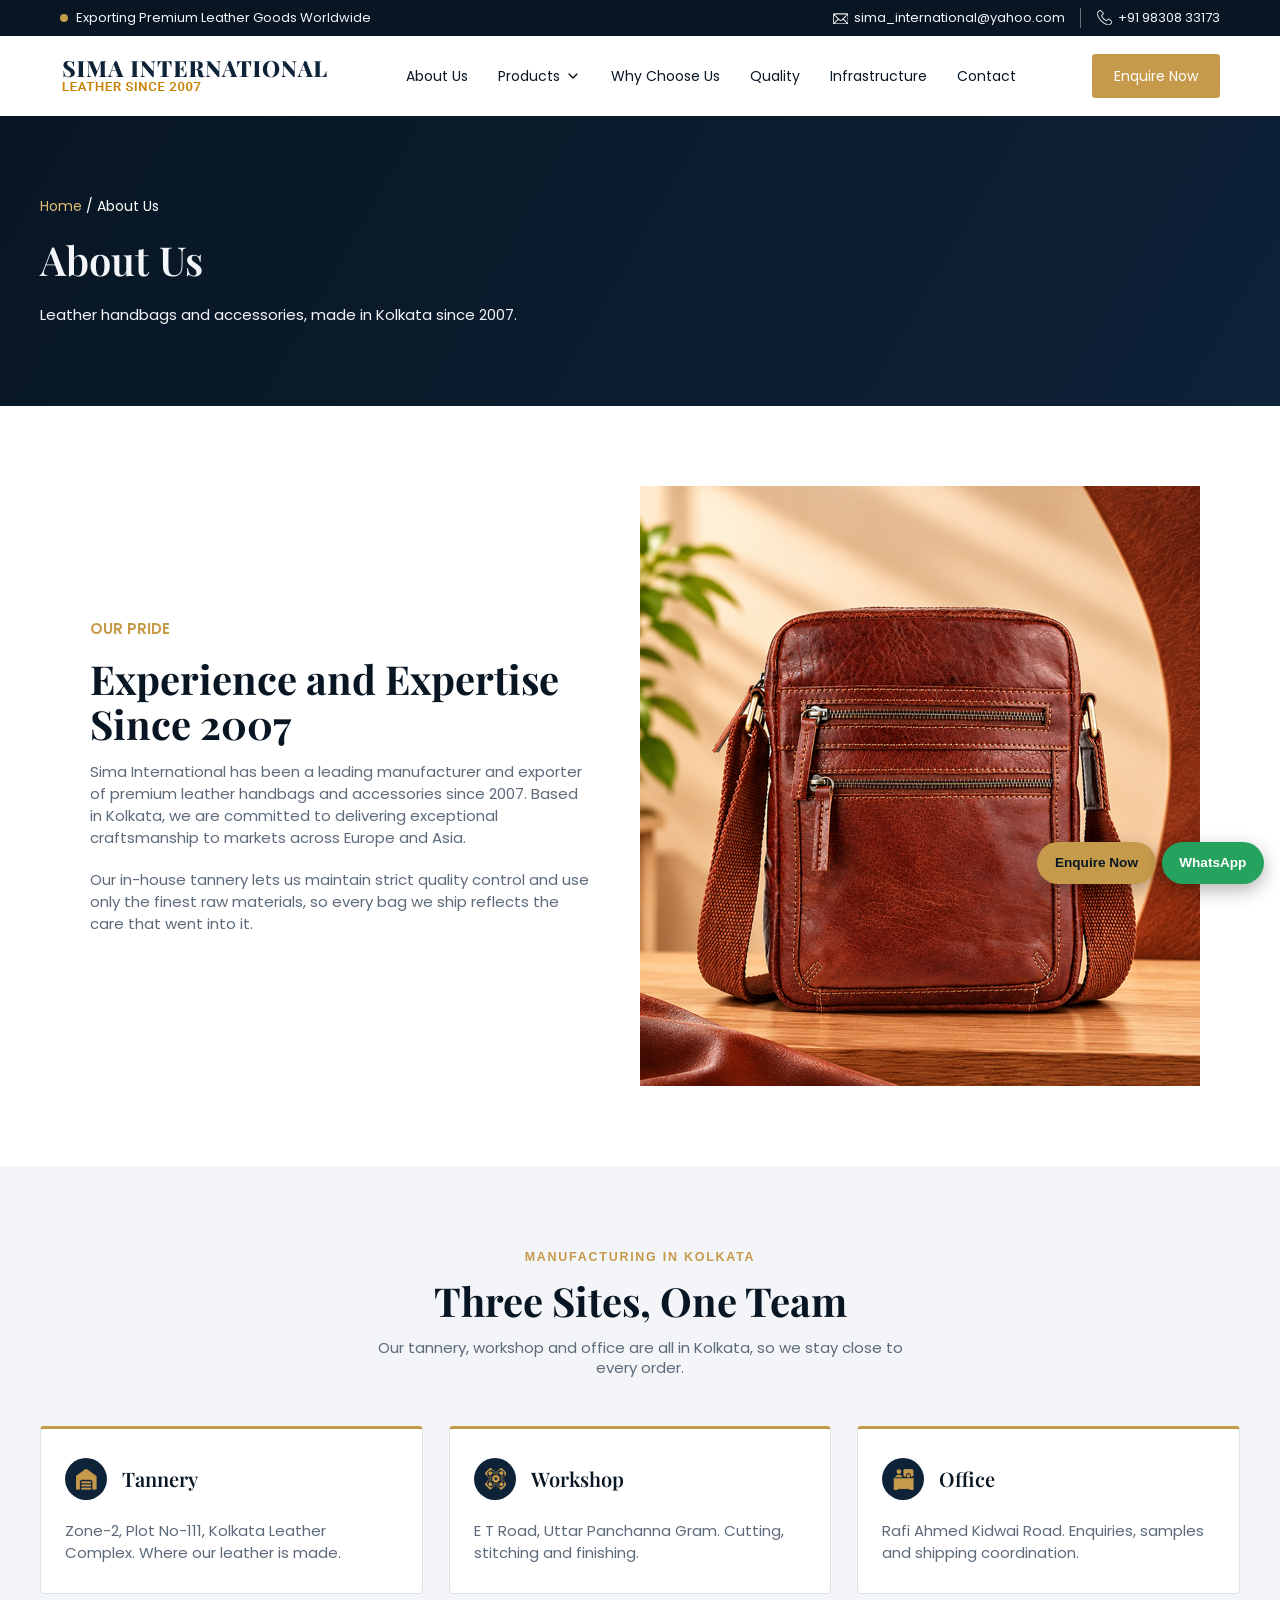
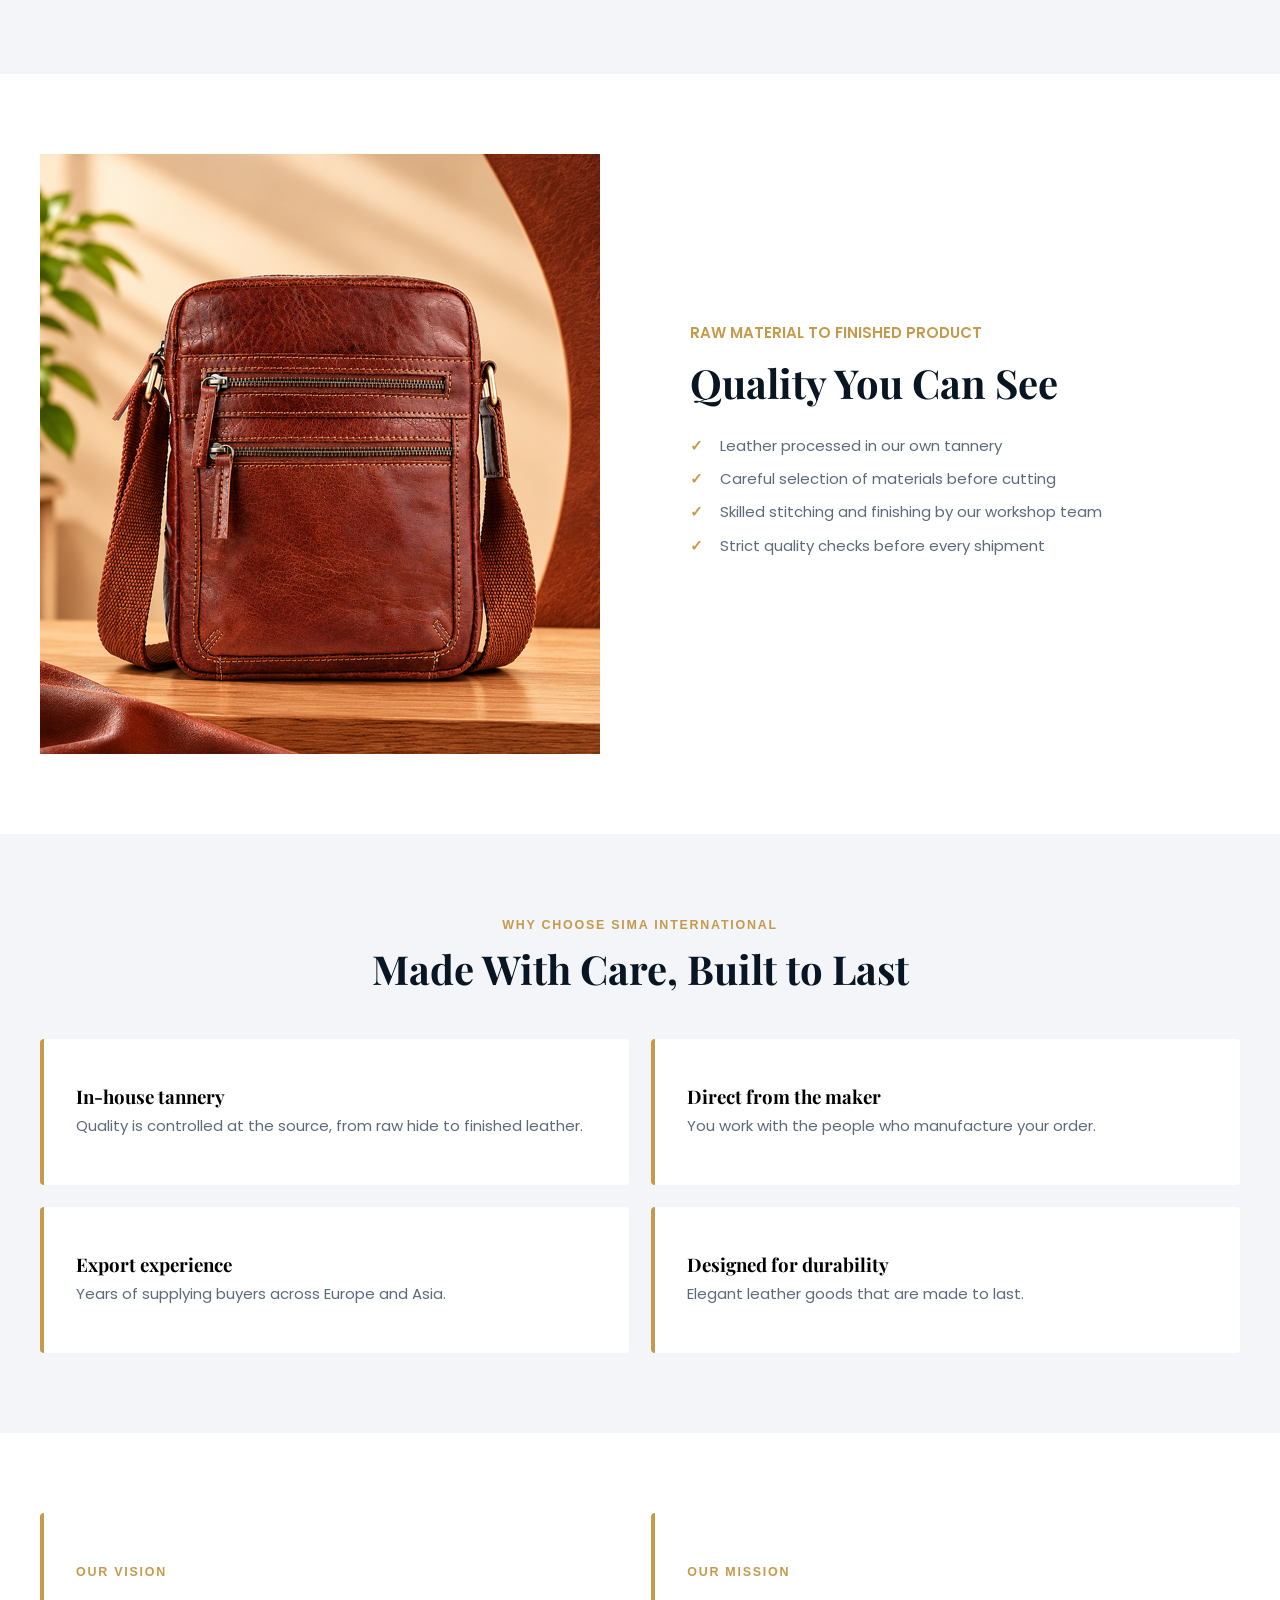
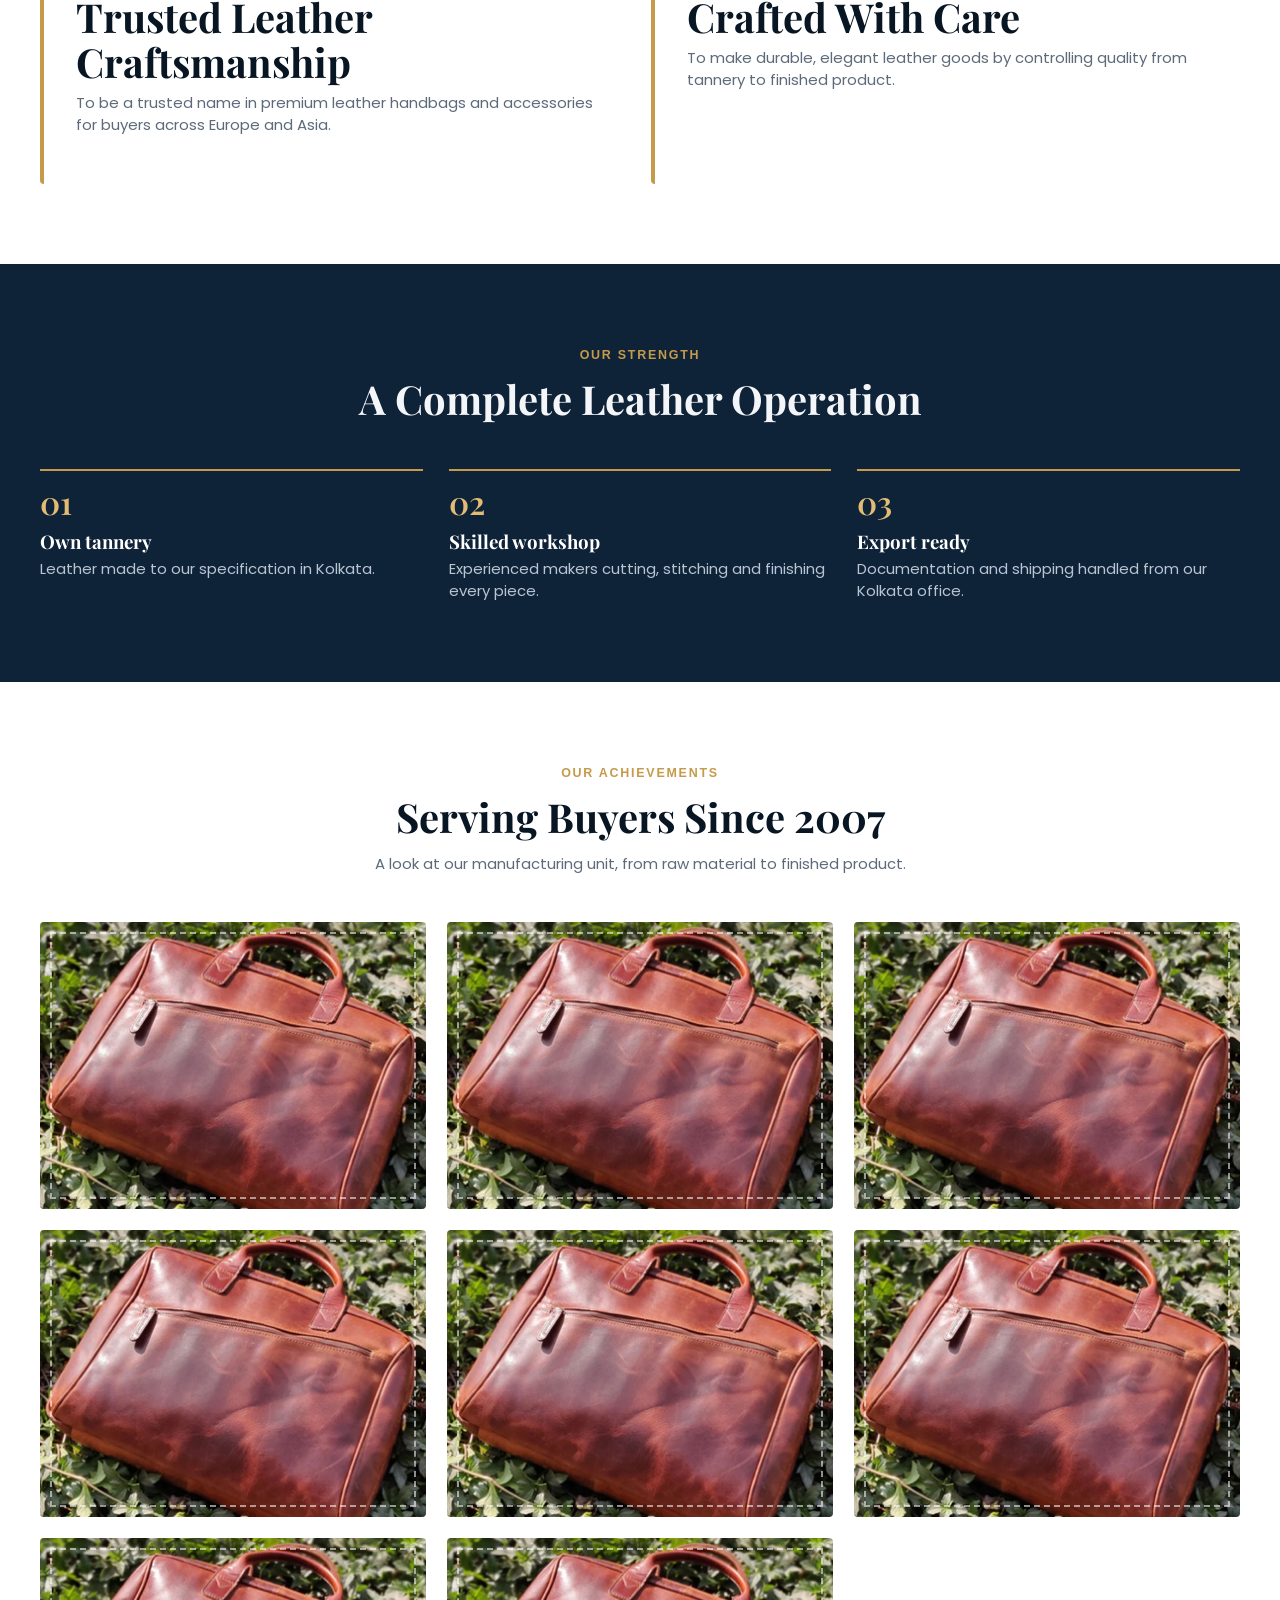
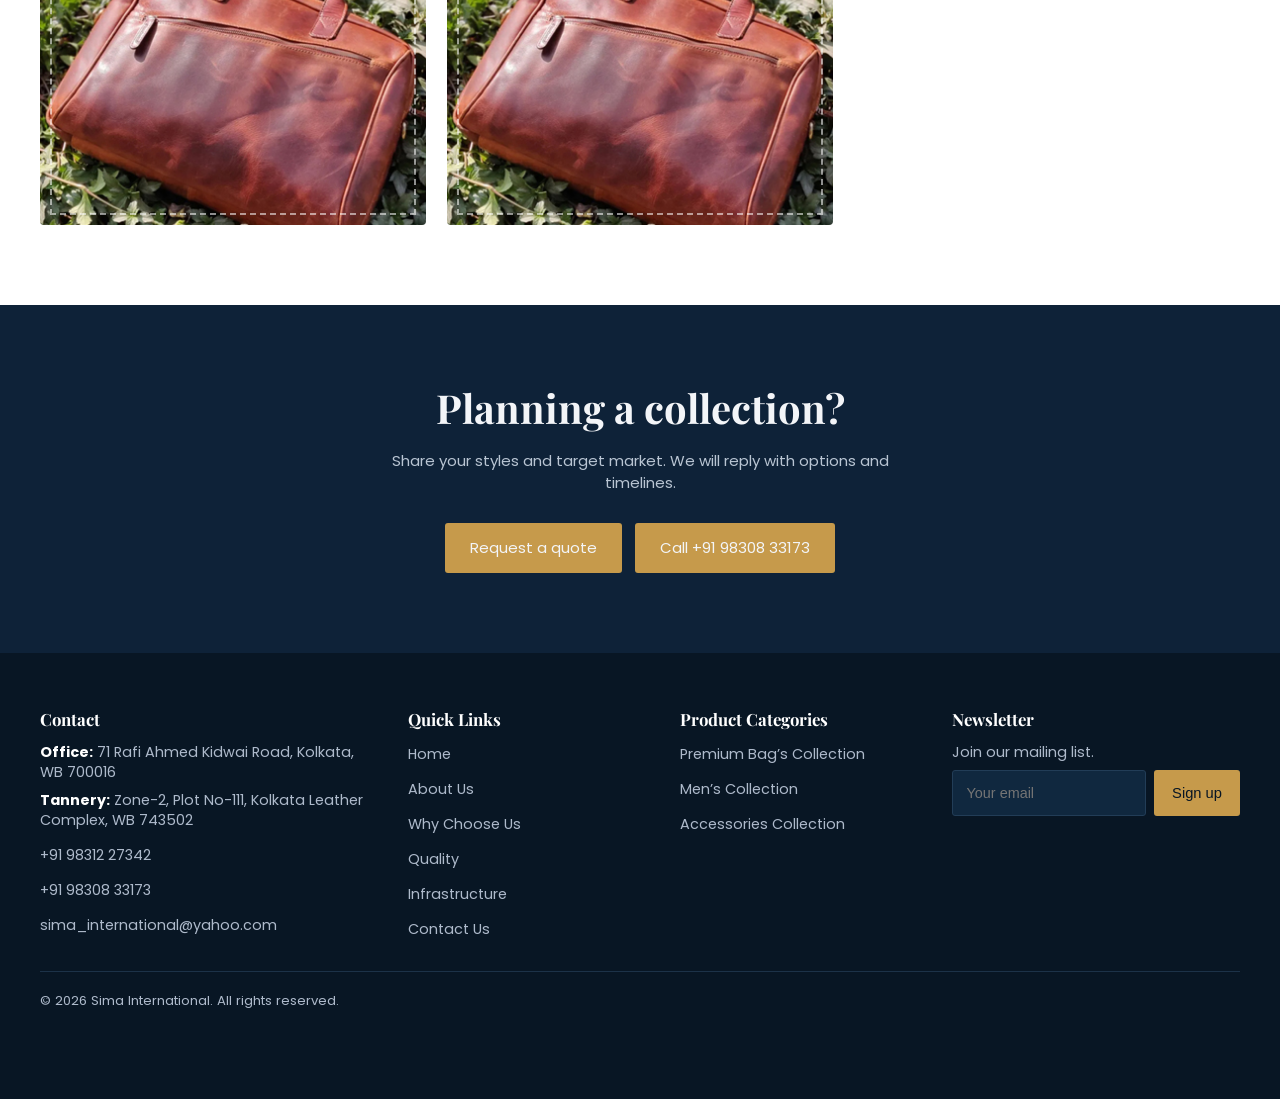
==== commit af2717b1: "Upadte All Files" ====
--- a/about-us.html
+++ b/about-us.html
@@ -68,7 +68,7 @@
             </ul>
           </nav>
           <div class="header-cta">
-            <a class="catalogue-btn" href="request-catalogue.html">Request Catalogue</a>
+            <a class="catalogue-btn" href="contact.html">Enquire Now</a>
           </div>
 
           <button class="menu-toggle" id="menuToggle" aria-label="Toggle navigation" aria-expanded="false"
@@ -125,19 +125,19 @@
           <p class="lead">Our tannery, workshop and office are all in Kolkata, so we stay close to every order.</p>
         </div>
         <div class="g3">
-          <div class="ico">
-            <i>T</i>
-            <h3>Tannery</h3>
+          <div class="ico"><div class="ico-box">
+            <i><img src="images/icon-tannery.svg" alt="tannery"></i>
+            <h3>Tannery</h3></div>
             <p>Zone-2, Plot No-111, Kolkata Leather Complex. Where our leather is made.</p>
           </div>
-          <div class="ico">
-            <i>W</i>
-            <h3>Workshop</h3>
+          <div class="ico"><div class="ico-box">
+            <i><img src="images/icon-workshop.svg" alt="tannery"></i>
+            <h3>Workshop</h3></div>
             <p>E T Road, Uttar Panchanna Gram. Cutting, stitching and finishing.</p>
           </div>
-          <div class="ico">
-            <i>O</i>
-            <h3>Office</h3>
+          <div class="ico"><div class="ico-box">
+            <i><img src="images/icon-office.svg" alt="office"></i>
+            <h3>Office</h3></div>
             <p>Rafi Ahmed Kidwai Road. Enquiries, samples and shipping coordination.</p>
           </div>
         </div>
@@ -162,7 +162,7 @@
               <li>Skilled stitching and finishing by our workshop team</li>
               <li>Strict quality checks before every shipment</li>
             </ul>
-            <a href="#" class="btn-know-more">Our Quality Process</a>
+            <!-- <a href="#" class="btn-know-more">Our Quality Process</a> -->
           </div>
         </div>
       </div>
@@ -300,7 +300,7 @@
           timelines.
         </p>
         <div class="cta" style="justify-content: center; margin-top: 1.8rem">
-          <a class="btn-know-more" href="#">Request a quote</a><a class="btn-know-more o" href="tel:+919830833173">Call
+          <a class="btn-know-more js-open-estimate" href="#">Request a quote</a><a class="btn-know-more o" href="tel:+919830833173">Call
             +91
             98308 33173</a>
         </div>
@@ -355,9 +355,101 @@
   </div>
   <!------------footer end---------------->
 
+   <!------------get estimate modal start---------------->
+  <div class="est-modal-overlay" id="estimateModal" aria-hidden="true">
+  <div class="est-modal-box" role="dialog" aria-modal="true" aria-labelledby="estModalTitle">
+    <button type="button" class="est-close-btn" id="closeEstimateBtn" aria-label="Close popup">×</button>
+    
+    <div class="est-modal-header">
+      <h3 id="estModalTitle">Request an Estimate</h3>
+      <p>Share your requirements and our team will respond shortly.</p>
+    </div>
+
+    <form id="estimateForm" class="est-form">
+      <div class="est-field">
+        <label for="estName">Name</label>
+        <input type="text" id="estName" name="name" placeholder="Your full name" required>
+      </div>
+
+      <div class="est-row">
+        <div class="est-field">
+          <label for="estPhone">Phone</label>
+          <input type="tel" id="estPhone" name="phone" placeholder="+1 234 567 890" required>
+        </div>
+        <div class="est-field">
+          <label for="estEmail">Email</label>
+          <input type="email" id="estEmail" name="email" placeholder="you@company.com" required>
+        </div>
+      </div>
+
+      <div class="est-row">
+        <div class="est-field">
+          <label for="estAmount">Amount / Quantity</label>
+          <input type="text" id="estAmount" name="amount" placeholder="e.g., 500 pcs" required>
+        </div>
+        <div class="est-field">
+          <label for="estCollection">Collection</label>
+          <input type="text" id="estCollection" name="collection" placeholder="e.g., Wallets, Bags" required>
+        </div>
+      </div>
+
+      <button type="submit" class="est-submit-btn">Submit Request</button>
+    </form>
+  </div>
+</div>
+ <!------------get estimate modal end---------------->
+
   <!--------------------------->
   <script src="https://cdn.jsdelivr.net/npm/swiper@11/swiper-bundle.min.js"></script>
   <script src="js/script.js"></script>
+
+  <script>
+  document.addEventListener("DOMContentLoaded", () => {
+    const openBtns = document.querySelectorAll(".js-open-estimate");
+    const closeBtn = document.getElementById("closeEstimateBtn");
+    const modal = document.getElementById("estimateModal");
+    const form = document.getElementById("estimateForm");
+
+    const openModal = (e) => {
+      if (e) e.preventDefault();
+      modal.classList.add("active");
+      modal.setAttribute("aria-hidden", "false");
+    };
+
+    const closeModal = () => {
+      modal.classList.remove("active");
+      modal.setAttribute("aria-hidden", "true");
+    };
+
+    // Attach the event listener to every button with the class
+    openBtns.forEach((btn) => {
+      btn.addEventListener("click", openModal);
+    });
+
+    closeBtn.addEventListener("click", closeModal);
+    
+    modal.addEventListener("click", (e) => {
+      if (e.target === modal) closeModal();
+    });
+
+    document.addEventListener("keydown", (e) => {
+      if (e.key === "Escape" && modal.classList.contains("active")) {
+        closeModal();
+      }
+    });
+
+    form.addEventListener("submit", (e) => {
+      e.preventDefault();
+      const formData = new FormData(form);
+      const data = Object.fromEntries(formData.entries());
+      
+      console.log("Estimate Request Submitted:", data);
+      alert("Thank you! Your estimate request has been submitted.");
+      form.reset();
+      closeModal();
+    });
+  });
+</script>
 
   <script src="https://unpkg.com/aos@2.3.1/dist/aos.js"></script>
   <script>
--- a/css/style.css
+++ b/css/style.css
@@ -261,7 +261,7 @@
   color: #fff !important;
   font-family: var(--font-body);
   font-size: 14px;
-  padding: 8px 22px;
+  padding: 12px 22px;
   border-radius: 3px;
   text-decoration: none;
   white-space: nowrap;
@@ -583,7 +583,7 @@
 
 .feature {
   position: relative;
-  top: -100px;
+  top: -45px;
   z-index: 9999;
 }
 
@@ -599,11 +599,12 @@
   box-sizing: border-box;
   padding: 10px 20px;
   text-align: center;
-  background: rgba(255, 255, 255, 0.15);
+  /* background: rgba(255, 255, 255, 0.15); */
+  background:#fff;
   backdrop-filter: blur(6px);
   -webkit-backdrop-filter: blur(6px);
   /* border: 1px solid rgba(255, 255, 255, 0.3);  */
-  border: 1px solid var(--gold);
+  border: 2px solid var(--gold);
   box-shadow: 0 8px 32px 0 rgba(0, 0, 0, 0.05);
   border-radius: 16px;
   box-shadow: rgba(99, 99, 99, 0.2) 0px 2px 8px 0px;
@@ -639,6 +640,7 @@
 @media (max-width:768px) {
   .feature {
     padding: 60px 0 0;
+      top: -80px;
   }
 
   .feature-content {
@@ -952,7 +954,21 @@
 .cat:hover .tile {
   filter: brightness(1.08);
 }
-
+.cat .sku-badge {
+    position: absolute;
+    top: 14px;
+    left: 14px;
+    background: #d2ae57;
+    color: #1a1a1a;   
+    font-family: var(--font-body);
+    font-size: 11px;
+    line-height: 20px;
+    font-weight: 600;
+    padding: 2px 12px;
+    border-radius: 3px;
+    z-index: 3;
+    box-shadow: 0 2px 6px rgba(0, 0, 0, 0.12);
+  }
 .view-all-btn {
   font-family: var(--font-body);
   font-size: 15px;
@@ -995,6 +1011,9 @@
 
 /* -----------------products end------------------- */
 
+
+
+
 /* -----------------Why buyers choose us start------------------- */
 .lead {
   color: var(--mute);
@@ -1023,7 +1042,13 @@
   border-radius: 4px;
   padding: 1.8rem 1.5rem;
   border-top: 3px solid var(--gold);
-}
+  transition: 0.5s;
+}
+.ico:hover {
+    transform: translateY(-6px);
+    box-shadow: 0 10px 20px rgba(0, 0, 0, 0.08);
+}
+
 
 .ico h3 {
   font-size: 20px;
@@ -1036,14 +1061,9 @@
 .ico i {
   display: grid;
   place-items: center;
-  width: 46px;
-  height: 46px;
   background: var(--navy);
-  color: var(--gold2);
   border-radius: 50%;
-  font-style: normal;
-  font-weight: 700;
-  margin-bottom: 1rem;
+  padding:10px;
 }
 
 .ico p {
@@ -1055,6 +1075,149 @@
   margin: 20px 0px 0px 0px;
 }
 
+.ico-box{
+  display: flex;
+  align-items: center;
+  gap: 15px;
+}
+
+
+.est-modal-overlay {
+    position: fixed;
+    inset: 0;
+    background: rgba(15, 23, 42, 0.6);
+    backdrop-filter: blur(3px);
+    display: flex;
+    align-items: center;
+    justify-content: center;
+    padding: 16px;
+    z-index: 9999;
+    opacity: 0;
+    visibility: hidden;
+    transition: opacity 0.25s ease, visibility 0.25s ease;
+  }
+
+  .est-modal-overlay.active {
+    opacity: 1;
+    visibility: visible;
+  }
+
+  .est-modal-box {
+    position: relative;
+    width: 100%;
+    max-width: 440px; 
+    background: #ffffff;
+    border-radius: 10px;
+    padding: 26px 24px;
+    box-shadow: 0 20px 25px -5px rgba(0, 0, 0, 0.15), 0 8px 10px -6px rgba(0, 0, 0, 0.1);
+    transform: translateY(12px) scale(0.98);
+    transition: transform 0.25s ease;
+    font-family: inherit;
+  }
+
+  .est-modal-overlay.active .est-modal-box {
+    transform: translateY(0) scale(1);
+  }
+
+  .est-close-btn {
+    position: absolute;
+    top: 14px;
+    right: 16px;
+    background: transparent;
+    border: none;
+    font-size: 24px;
+    line-height: 1;
+    color: #64748b;
+    cursor: pointer;
+    padding: 4px 8px;
+    border-radius: 4px;
+    transition: color 0.2s, background 0.2s;
+  }
+
+  .est-close-btn:hover {
+    color: #0f172a;
+    background: #f1f5f9;
+  }
+
+  .est-modal-header {
+    margin-bottom: 18px;
+  }
+
+  .est-modal-header h3 {
+    margin: 0 0 4px;
+    font-size: 1.25rem;
+    color: #111827;
+    font-family: var(--font-heading);
+  }
+
+  .est-modal-header p {
+    margin: 0;
+    font-size: 0.85rem;
+    color: #6b7280;
+    font-family: var(--font-body);
+  }
+
+  .est-form {
+    display: flex;
+    flex-direction: column;
+    gap: 12px;
+  }
+
+  .est-row {
+    display: grid;
+    grid-template-columns: 1fr 1fr;
+    gap: 12px;
+  }
+
+  .est-field {
+    display: flex;
+    flex-direction: column;
+    gap: 4px;
+  }
+
+  .est-field label {
+    font-size: 0.8rem;
+    font-weight: 600;
+    color: #374151;
+    font-family: var(--font-body);
+  }
+
+  .est-field input {
+    width: 100%;
+    box-sizing: border-box;
+    padding: 9px 11px;
+    font-size: 0.9rem;
+    border: 1px solid #d1d5db;
+    border-radius: 6px;
+    outline: none;
+    transition: border-color 0.2s, box-shadow 0.2s;
+    font-family: var(--font-body);
+  }
+
+  .est-field input:focus {
+    border-color: #111827;
+    box-shadow: 0 0 0 2px rgba(17, 24, 39, 0.1);
+  }
+
+  .est-submit-btn {
+    margin-top: 6px;
+    width: 100%;
+    padding: 11px;
+    background:var(--gold);
+    color: #ffffff;
+    font-size: 0.95rem;
+    font-weight: 500;
+    border: none;
+    border-radius: 6px;
+    cursor: pointer;
+    transition: background 0.2s;
+     font-family: var(--font-body);
+  }
+
+  .est-submit-btn:hover {
+    background:var(--deep);
+  }
+
 @media (max-width: 900px) {
   .g3 {
     grid-template-columns: 1fr;
@@ -1064,9 +1227,16 @@
   .why-choose {
     margin: 60px 0;
   }
+     .est-row {
+      grid-template-columns: 1fr;
+    }
 }
 
 /* -----------------Why buyers choose us end------------------- */
+
+
+
+
 
 /* -----------------our factory start------------------- */
 .dark {
@@ -1199,6 +1369,12 @@
   border-radius: 4px;
   padding: 3rem 2rem;
   border-left: 4px solid var(--gold);
+  transition: 0.5s;
+}
+
+.mk div:hover {
+    transform: translateY(-6px);
+    box-shadow: 0 10px 20px rgba(0, 0, 0, 0.08);
 }
 
 .mk p {
@@ -1282,6 +1458,7 @@
   justify-content: center;
   gap: 0.5rem;
   padding: 1.4rem;
+  transition: 0.5s;
 }
 
 .cc b {
@@ -1297,6 +1474,11 @@
   font-family: var(--font-body);
   margin-top: 15px;
 }
+.cc:hover {
+    transform: translateY(-6px);
+    box-shadow: 0 10px 20px rgba(0, 0, 0, 0.08);
+}
+
 
 @media (max-width: 900px) {
   .cg {
@@ -1640,7 +1822,7 @@
 @media (max-width: 900px) {
   footer {
     grid-template-columns: 1fr;
-    padding: 3.5rem 0 1rem;
+    padding: 3.5rem 5px 1rem;
   }
 
   footer .w {
@@ -2271,3 +2453,419 @@
 
 /* ----------------infrastructure page end---------------- */
 
+/* ----------------product details start---------------- */
+
+.product-section {
+    max-width: 1200px;
+    width: 92%;
+    margin: 0px auto;
+    display: grid;
+    grid-template-columns: 1.25fr 0.9fr;
+    gap: 48px;
+    align-items: start;
+    padding: 80px 0;
+}
+
+.gallery-section {
+    width: 100%;
+}
+
+.main-gallery {
+    position: relative;
+    width: 100%;
+    height: 520px;
+    padding: 24px 32px;
+    background: #fff;
+    border: 1px solid #e6dfd5;
+    border-radius: 24px;
+    box-shadow: 0 8px 15px rgba(0,0,0,0.09);
+    display: flex;
+    align-items: center;
+    justify-content: center;
+}
+
+.main-image {
+    width: 100%;
+    height: 100%;
+    cursor: pointer;
+}
+
+.gallery-tags {
+    position: absolute;
+    top: 20px;
+    left: 20px;
+    right: 20px;
+    display: flex;
+    justify-content: space-between;
+    z-index: 2;
+}
+
+.sku-tag,
+.category-tag {
+    padding: 8px 15px;
+    border-radius: 30px;
+    font-size: 11px;
+    font-weight: 700;
+}
+
+.sku-tag {
+    background: #191512;
+    color: white;
+}
+
+.category-tag {
+    background: #f2e9df;
+    color: #ad501d;
+}
+
+.gallery-arrow {
+    position: absolute;
+    top: 50%;
+    transform: translateY(-50%);
+    width: 40px;
+    height: 40px;
+    border-radius: 50%;
+    border: 1px solid #e8e1d8;
+    background: rgba(255,255,255,0.95);
+    font-size: 27px;
+    cursor: pointer;
+    z-index: 3;
+    transition: 0.3s;
+}
+
+.gallery-arrow:hover {
+    background: #191512;
+    color: #fff;
+}
+
+.prev {
+    left: 16px;
+}
+
+.next {
+    right: 16px;
+}
+
+.thumbnail-list {
+    display: grid;
+    grid-template-columns: repeat(4, 1fr);
+    gap: 12px;
+    margin-top: 16px;
+}
+
+.thumbnail {
+    height: 145px;
+    padding: 8px;
+    background: white;
+    border: 1px solid #e5ded5;
+    border-radius: 17px;
+    cursor: pointer;
+    transition: 0.3s;
+}
+
+.thumbnail img {
+    width: 100%;
+    height: 100%;
+    object-fit: contain;
+}
+
+.thumbnail:hover,
+.thumbnail.active {
+    border-color: #bd713b;
+    box-shadow: 0 3px 10px rgba(0,0,0,0.08);
+}
+
+.product-info {
+    width: 100%;
+}
+
+.product-category {
+    color:var(--deep);
+    font-size: 12px;
+    letter-spacing: 2px;
+    font-weight: 700;
+    font-family: var(--font-body);
+}
+
+.product-category span {
+    margin: 0 5px;
+}
+
+.product-info h2 {
+    font-size: 40px;
+    line-height: 45px;
+    font-weight: 700;
+    font-family: var(--font-heading);
+    color: var(--deep);
+    margin: 15px 0;
+}
+
+.product-badges {
+    display: flex;
+    flex-wrap: wrap;
+    gap: 10px;
+    margin-bottom: 30px;
+}
+
+.product-badges span {
+    background: #f0e9df;
+    border: 1px solid #e7ded2;
+    padding: 8px 15px;
+    border-radius: 30px;
+    font-size: 12px;
+    font-weight: 600;
+    box-shadow: 0 2px 4px rgba(0,0,0,0.05);
+}
+
+.specification-section h3 {
+    font-family: var(--font-body);
+    font-size: 13px;
+    font-weight: 500;
+    letter-spacing: 1px;
+    margin-bottom: 12px;
+    color:var(--ink);
+}
+
+.specification-box {
+    background: #edf0f5;
+    border: 1px solid var(--ink);
+    border-radius: 19px;
+    padding: 17px 20px 14px;
+}
+
+.spec-row {
+    display: flex;
+    justify-content: space-between;
+    align-items: center;
+    gap: 15px;
+    padding: 12px 0;
+    border-bottom: 1px solid #e7dfd5;
+    font-size: 13px;
+    line-height: 18px;
+    font-family: var(--font-body);
+}
+
+.spec-row span {
+    color: #71685f;
+    font-family: var(--font-body);
+}
+
+.spec-row strong {
+    font-size: 12px;
+    font-weight: 600;
+    text-align: right;
+    font-family: var(--font-body);
+}
+
+.extra-specs {
+    display: none;
+}
+
+.extra-specs.show {
+    display: block;
+}
+
+.show-specs {
+    display: block;
+    margin: 17px auto 5px;
+    border: none;
+    background: transparent;
+    color: var(--deep);
+    font-family: inherit;
+    font-size: 12px;
+    font-weight: 700;
+    cursor: pointer;
+}
+
+.show-specs span {
+    margin-left: 6px;
+    font-size: 16px;
+}
+
+.inquiry-section {
+    margin-top: 35px;
+}
+
+.quote-btn {
+    display: flex;
+    justify-content: center;
+    align-items: center;
+    gap: 10px;
+    width: 100%;
+    padding: 17px 20px;
+    background:var(--gold);
+    color:var(--deep);
+    border-radius: 3px;
+    text-decoration: none;
+    font-size: 14px;
+    font-weight: 600;
+    transition: 0.3s;
+}
+
+.quote-btn:hover {
+    background:var(--deep);
+    color: var(--bg);
+}
+
+.contact-buttons {
+    display: grid;
+    grid-template-columns: 1fr 1fr;
+    gap: 12px;
+    margin-top: 12px;
+}
+
+.contact-btn {
+    min-height: 50px;
+    display: flex;
+    align-items: center;
+    justify-content: center;
+    gap: 8px;
+    background: white;
+    border: 1px solid #e7ded5;
+    border-radius: 3px;
+    color: #191512;
+    font-size: 12px;
+    font-weight: 600;
+    text-decoration: none;
+    box-shadow: 0 2px 4px rgba(0,0,0,0.08);
+    transition: 0.3s;
+    font-family: var(--font-body);
+}
+
+.contact-btn:hover {
+    border-color: #b65b26;
+    transform: translateY(-2px);
+}
+
+.phone-icon {
+    color: #b65b26;
+    font-size: 17px;
+}
+
+.whatsapp-icon {
+    color: #00bf58;
+    font-size: 18px;
+}
+
+/* Tablet */
+
+@media (max-width: 992px) {
+
+    .product-section {
+        grid-template-columns: 1fr;
+        gap: 35px;
+        max-width: 750px;
+        margin: 0px auto;
+        padding: 60px 0px;
+    }
+
+    .main-gallery {
+        height: 480px;
+    }
+
+    .product-info h2 {
+        font-size: 26px;
+        line-height: 30px;
+    }
+
+}
+
+@media (max-width: 576px) {
+
+    .product-section {
+        width: 92%;
+        margin: 0px auto;
+        gap: 28px;
+    }
+
+    .main-gallery {
+        height: 330px;
+        padding: 35px 15px 15px;
+        border-radius: 17px;
+    }
+
+    .gallery-tags {
+        top: 12px;
+        left: 12px;
+        right: 12px;
+    }
+
+    .sku-tag,
+    .category-tag {
+        font-size: 9px;
+        padding: 7px 10px;
+    }
+
+    .gallery-arrow {
+        width: 32px;
+        height: 32px;
+        font-size: 22px;
+    }
+
+    .prev {
+        left: 8px;
+    }
+
+    .next {
+        right: 8px;
+    }
+
+    .thumbnail-list {
+        gap: 8px;
+        margin-top: 10px;
+    }
+
+    .thumbnail {
+        height: 85px;
+        padding: 5px;
+        border-radius: 10px;
+    }
+
+    .product-category {
+        font-size: 10px;
+        letter-spacing: 1.5px;
+    }
+
+    .product-badges {
+        gap: 7px;
+        margin-bottom: 25px;
+    }
+
+    .product-badges span {
+        font-size: 10px;
+        padding: 7px 10px;
+    }
+
+    .specification-box {
+        padding: 12px 14px;
+    }
+
+    .spec-row {
+        font-size: 11px;
+        gap: 8px;
+    }
+
+    .spec-row strong {
+        font-size: 11px;
+    }
+
+    .contact-buttons {
+        grid-template-columns: 1fr;
+    }
+
+    .contact-btn {
+        min-height: 48px;
+    }
+
+    .inquiry-section {
+        margin-top: 25px;
+    }
+
+    .quote-btn {
+        font-size: 13px;
+        padding: 16px;
+    }
+
+}
+
+/* ----------------product details end---------------- */
